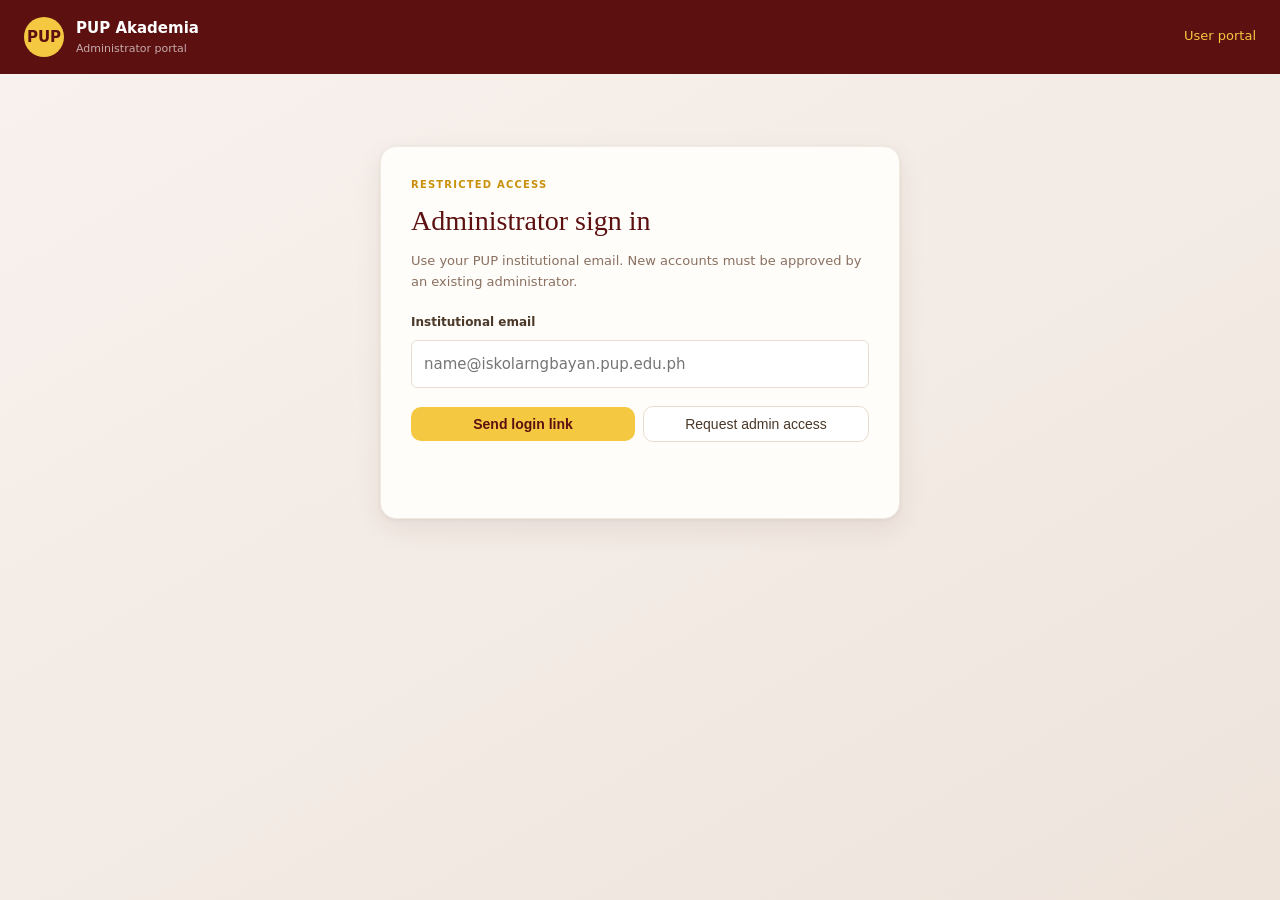
==== admin.html @ cc15e98f "Initial commit with all files" ====
<!DOCTYPE html>
<html lang="en">
<head>
  <meta charset="UTF-8" />
  <meta name="viewport" content="width=device-width, initial-scale=1" />
  <title>Admin Portal | PUP Akademia</title>
  <link rel="stylesheet" href="css/styles.css" />
  <link rel="stylesheet" href="css/admin.css" />
</head>
<body class="admin-page">
  <header class="admin-header">
    <a class="admin-brand" href="index.html" aria-label="PUP Akademia user portal">
      <span class="admin-brand-seal">PUP</span>
      <span><strong>PUP Akademia</strong><small>Administrator portal</small></span>
    </a>
    <a class="admin-user-link" href="index.html">User portal</a>
  </header>

  <main class="admin-main">
    <section id="admin-auth-panel" class="admin-panel">
      <p class="admin-eyebrow">Restricted access</p>
      <h1>Administrator sign in</h1>
      <p class="admin-intro">Use your PUP institutional email. New accounts must be approved by an existing administrator.</p>
      <form id="admin-auth-form" class="admin-auth-form">
        <label for="admin-email">Institutional email</label>
        <input id="admin-email" type="email" autocomplete="email" placeholder="name@iskolarngbayan.pup.edu.ph" required />
        <div class="admin-auth-actions">
          <button class="btn btn-primary" type="submit" data-auth-mode="login">Send login link</button>
          <button class="btn btn-ghost" type="submit" data-auth-mode="signup">Request admin access</button>
        </div>
      </form>
      <div class="admin-panel-actions admin-demo-entry">
        <button id="admin-demo-preview" class="btn btn-ghost" type="button" hidden>Explore demo dashboard</button>
      </div>
      <p id="admin-auth-status" class="admin-status" role="status" aria-live="polite"></p>
    </section>

    <section id="admin-pending-panel" class="admin-panel" hidden>
      <p class="admin-eyebrow">Access review</p>
      <h1>Admin access pending</h1>
      <p id="admin-pending-message" class="admin-intro"></p>
      <div class="admin-panel-actions">
        <button id="admin-pending-refresh" class="btn btn-ghost" type="button">Check status</button>
        <button class="btn btn-ghost" type="button" data-admin-signout>Sign out</button>
      </div>
    </section>

    <section id="admin-dashboard" class="admin-workspace" hidden>
      <div class="admin-dashboard-head">
        <div>
          <p class="admin-eyebrow">PUP Akademia · Administration</p>
          <h1 id="admin-page-title">Dashboard</h1>
          <p class="admin-account-summary"><span id="admin-current-email" class="admin-intro"></span><span id="admin-current-role" class="admin-role-label"></span></p>
        </div>
        <div class="admin-panel-actions">
          <button id="admin-refresh" class="btn btn-ghost" type="button" aria-label="Refresh admin data">Refresh</button>
          <button class="btn btn-ghost" type="button" data-admin-signout>Sign out</button>
        </div>
      </div>
      <p id="admin-demo-notice" class="admin-demo-notice" role="status" hidden>Demo preview: sample data only. Review actions are simulated in this browser and are not saved.</p>

      <div class="admin-workspace-layout">
        <nav class="admin-sidebar" aria-label="Admin sections">
          <p class="admin-nav-label">Workspace</p>
          <button class="admin-nav-item active" type="button" data-admin-view="overview">Dashboard</button>
          <button class="admin-nav-item" type="button" data-admin-view="users">User management</button>
          <button class="admin-nav-item" type="button" data-admin-view="calendar">Calendar</button>
          <p class="admin-nav-label">Review queues</p>
          <button class="admin-nav-item" type="button" data-admin-view="access">Admin access <span id="nav-access-count">0</span></button>
          <button class="admin-nav-item" type="button" data-admin-view="feedback">User feedback <span id="nav-feedback-count">0</span></button>
          <button class="admin-nav-item" type="button" data-admin-view="claims">Claim follow-ups <span id="nav-claim-count">0</span></button>
          <button class="admin-nav-item" type="button" data-admin-view="matches">Owner matches <span id="nav-match-count">0</span></button>
          <p class="admin-nav-label">Account</p>
          <button class="admin-nav-item" type="button" data-admin-view="profile">Profile management</button>
        </nav>

        <div class="admin-content">
          <section class="admin-view" data-admin-panel="overview" aria-labelledby="overview-heading">
            <div class="admin-view-heading"><div><p class="admin-eyebrow">At a glance</p><h2 id="overview-heading">Overview</h2></div><span id="admin-dashboard-status" class="admin-status" role="status" aria-live="polite"></span></div>
            <div class="admin-stat-grid">
              <article class="admin-stat"><span>Active item posts</span><strong id="overview-items">0</strong></article>
              <article class="admin-stat"><span>Lost items</span><strong id="overview-lost">0</strong></article>
              <article class="admin-stat"><span>Found items</span><strong id="overview-found">0</strong></article>
              <article class="admin-stat"><span>Pending reviews</span><strong id="overview-pending">0</strong></article>
            </div>
            <div class="admin-overview-grid">
              <section class="admin-section" aria-labelledby="item-chart-heading">
                <div class="admin-section-head"><h3 id="item-chart-heading">Lost and found posts</h3><span class="admin-chart-period">Current records</span></div>
                <div id="admin-item-chart" class="admin-chart" role="img" aria-label="Lost and found item post counts"></div>
              </section>
              <section class="admin-section" aria-labelledby="queue-chart-heading">
                <div class="admin-section-head"><h3 id="queue-chart-heading">Review queue volume</h3><span class="admin-chart-period">Pending</span></div>
                <div id="admin-queue-chart" class="admin-chart" role="img" aria-label="Pending review counts by queue"></div>
              </section>
            </div>
            <section class="admin-section admin-account-section" aria-labelledby="account-metrics-heading">
              <div class="admin-section-head"><div><h3 id="account-metrics-heading">Account activity</h3><p class="admin-view-intro">Registration and sign-in activity · trailing 30 days</p></div><span id="admin-account-metrics-source" class="admin-chart-period"></span></div>
              <div class="admin-account-metrics">
                <article><span>Total registered</span><strong id="admin-users-total">--</strong></article>
                <article><span>Active · 30 days</span><strong id="admin-users-active">--</strong></article>
                <article><span>New · 30 days</span><strong id="admin-users-new">--</strong></article>
                <article><span>Inactive · 30+ days</span><strong id="admin-users-inactive">--</strong></article>
                <article><span>Deleted accounts</span><strong id="admin-users-deleted">--</strong></article>
              </div>
              <div id="admin-user-chart" class="admin-chart admin-user-chart" role="img" aria-label="Active, inactive, and deleted account counts"></div>
              <p id="admin-account-metrics-note" class="admin-view-note">Deleted accounts are counted from the start of activity tracking. Inactive accounts are not assumed to be deleted.</p>
            </section>
            <section class="admin-section" aria-labelledby="activity-heading">
              <div class="admin-section-head"><h3 id="activity-heading">Recent activity</h3><button class="admin-text-button" type="button" data-admin-view-link="calendar">View calendar</button></div>
              <div id="admin-recent-activity" class="admin-list"></div>
            </section>
            <section class="admin-section" aria-labelledby="items-heading">
              <div class="admin-section-head"><h3 id="items-heading">Recent item posts</h3><span id="admin-item-count" class="admin-count">0</span></div>
              <div id="admin-item-list" class="admin-list"></div>
            </section>
          </section>

          <section class="admin-view" data-admin-panel="users" aria-labelledby="users-heading" hidden>
            <div class="admin-view-heading"><div><p class="admin-eyebrow">Access control</p><h2 id="users-heading">User management</h2><p class="admin-view-intro">Administrator accounts and their current access level.</p></div></div>
            <section class="admin-section" aria-labelledby="active-admins-heading">
              <div class="admin-section-head"><h3 id="active-admins-heading">Active administrators</h3><span id="admin-user-count" class="admin-count">0</span></div>
              <div id="admin-user-list" class="admin-list"></div>
            </section>
            <p id="admin-user-management-note" class="admin-view-note">Common Admins can review the administrator roster. Only Super Admins can approve access, change roles, or revoke admin access. Revoking access does not delete a user account.</p>
          </section>

          <section class="admin-view" data-admin-panel="calendar" aria-labelledby="calendar-heading" hidden>
            <div class="admin-view-heading"><div><p class="admin-eyebrow">Submission timeline</p><h2 id="calendar-heading">Calendar</h2><p class="admin-view-intro">Submission dates from item posts and review queues.</p></div></div>
            <section class="admin-section admin-calendar-section">
              <div class="admin-calendar-toolbar"><button id="calendar-previous" class="admin-icon-button" type="button" aria-label="Previous month">‹</button><h3 id="calendar-month-label"></h3><button id="calendar-next" class="admin-icon-button" type="button" aria-label="Next month">›</button></div>
              <div class="admin-calendar-weekdays" aria-hidden="true"><span>Sun</span><span>Mon</span><span>Tue</span><span>Wed</span><span>Thu</span><span>Fri</span><span>Sat</span></div>
              <div id="admin-calendar-grid" class="admin-calendar-grid"></div>
            </section>
            <section class="admin-section admin-calendar-events" aria-labelledby="calendar-events-heading"><div class="admin-section-head"><h3 id="calendar-events-heading">Selected date</h3><span id="calendar-selected-label" class="admin-chart-period"></span></div><div id="admin-calendar-events" class="admin-list"></div></section>
          </section>

          <section class="admin-view" data-admin-panel="access" aria-labelledby="access-heading" hidden>
            <div class="admin-view-heading"><div><p class="admin-eyebrow">Review queue</p><h2 id="access-heading">Admin access requests</h2><p class="admin-view-intro">Review requests for administrator privileges.</p></div><span id="admin-access-count" class="admin-count">0</span></div>
            <div id="admin-access-list" class="admin-list"></div>
          </section>

          <section class="admin-view" data-admin-panel="feedback" aria-labelledby="feedback-heading" hidden>
            <div class="admin-view-heading"><div><p class="admin-eyebrow">Review queue</p><h2 id="feedback-heading">User feedback</h2><p class="admin-view-intro">Website and announcement reports submitted from the user portal.</p></div><span id="admin-feedback-count" class="admin-count">0</span></div>
            <p id="admin-feedback-status" class="admin-status" role="status" aria-live="polite"></p>
            <div id="admin-feedback-list" class="admin-list"></div>
          </section>

          <section class="admin-view" data-admin-panel="claims" aria-labelledby="claim-heading" hidden>
            <div class="admin-view-heading"><div><p class="admin-eyebrow">Review queue</p><h2 id="claim-heading">Claim follow-ups</h2><p class="admin-view-intro">Messages from people following up on a claim.</p></div><span id="admin-claim-count" class="admin-count">0</span></div>
            <div id="admin-claim-list" class="admin-list"></div>
          </section>

          <section class="admin-view" data-admin-panel="matches" aria-labelledby="match-heading" hidden>
            <div class="admin-view-heading"><div><p class="admin-eyebrow">Review queue</p><h2 id="match-heading">Owner match submissions</h2><p class="admin-view-intro">Review evidence submitted to identify an item's owner.</p></div><span id="admin-match-count" class="admin-count">0</span></div>
            <div id="admin-match-list" class="admin-list"></div>
          </section>

          <section class="admin-view" data-admin-panel="profile" aria-labelledby="profile-heading" hidden>
            <div class="admin-view-heading"><div><p class="admin-eyebrow">Account settings</p><h2 id="profile-heading">Profile management</h2><p class="admin-view-intro">Update the display name associated with your administrator account.</p></div></div>
            <form id="admin-profile-form" class="admin-section admin-profile-form">
              <label for="profile-email">Institutional email</label><input id="profile-email" type="email" readonly />
              <label for="profile-display-name">Display name</label><input id="profile-display-name" type="text" maxlength="80" autocomplete="name" required />
              <div class="admin-profile-actions"><p id="admin-profile-status" class="admin-status" role="status" aria-live="polite"></p><button class="btn btn-primary" type="submit">Save profile</button></div>
            </form>
          </section>
        </div>
      </div>
    </section>
  </main>

  <dialog id="admin-details-dialog" class="admin-details-dialog" aria-labelledby="admin-details-title">
    <div class="admin-details-header"><h2 id="admin-details-title">Record details</h2><button id="admin-details-close" class="admin-icon-button" type="button" aria-label="Close details">×</button></div>
    <div id="admin-details-content" class="admin-details-content"></div>
  </dialog>

  <div id="toast" class="toast" role="status" aria-live="polite"></div>
  <script type="module" src="js/admin.js"></script>
</body>
</html>
---- css/styles.css ----
/* ── TOKENS ── */
:root{
  --maroon:#8B1A1A;    --maroon-dk:#5C1010;  --maroon-lt:#B22222;
  --maroon-ghost:#F9EDED; --maroon-soft:#A93333;
  --gold:#C9910B;      --gold-lt:#F5C842;    --gold-pale:#FDF6DC;
  --ink:#1C1008;       --ink-2:#4A3828;      --ink-3:#8A7060;
  --surface:#F6F1ED;   --card:#fffdfb;
  --border:#E8DDD0;    --border-lt:#F0EAE0;
  --green:#15803D;     --green-bg:#DCFCE7;
  --red:#991B1B;       --red-bg:#FEE2E2;
  --blue:#1D4ED8;      --blue-bg:#DBEAFE;
  --amber:#92400E;     --amber-bg:#FEF3C7;
  --r-sm:6px; --r:10px; --r-lg:16px; --r-xl:24px;
  --shadow-card:0 1px 4px rgba(28,16,8,.06),0 10px 28px rgba(90,42,26,.08);
  --shadow-float:0 18px 52px rgba(28,16,8,.18);
  --t:.18s cubic-bezier(.4,0,.2,1);
}

/* ── RESET ── */
*,*::before,*::after{box-sizing:border-box;margin:0;padding:0}
html{scroll-behavior:smooth;-webkit-text-size-adjust:100%}
body{
  font-family:'DM Sans',system-ui,sans-serif;
  background:
    radial-gradient(circle at top left, rgba(245,200,66,.18), transparent 20%),
    radial-gradient(circle at bottom right, rgba(139,26,26,.10), transparent 24%),
    linear-gradient(180deg, #f8f2ee 0%, #f3eee9 100%);
  color:var(--ink);
  min-height:100vh; font-size:15px; line-height:1.6; overflow-x:hidden;
}

/* ── AUTH GATE ── */
.auth-gate{
  position:fixed; inset:0; z-index:400;
  display:flex; align-items:center; justify-content:center;
  background:linear-gradient(135deg, rgba(92,16,16,.96), rgba(139,26,26,.9));
  padding:20px;
}
.auth-gate.hidden{display:none}
.auth-gate-panel{
  width:min(100%, 420px); background:rgba(255,255,255,.94);
  border-radius:22px; box-shadow:0 24px 64px rgba(28,16,8,.25);
  padding:28px 24px 22px; border:1px solid rgba(255,255,255,.3);
}
.auth-brand{display:flex;align-items:center;gap:14px;margin-bottom:18px}
.brand-seal--auth{
  width:52px; height:52px; font-size:24px; margin:0;
  background:linear-gradient(160deg,var(--gold-lt),#f7d66b); color:var(--maroon-dk);
}
.auth-title{font-family:'DM Serif Display',Georgia,serif;font-size:30px;color:var(--maroon-dk);line-height:1}
.auth-subtitle{font-size:12px; letter-spacing:.08em; text-transform:uppercase; color:var(--ink-3); margin-top:4px}
.auth-tabs{display:grid;grid-template-columns:1fr 1fr;gap:8px;margin:18px 0 16px}
.auth-tab{
  border:1px solid var(--border); background:#fff; color:var(--ink-2);
  border-radius:10px; padding:10px 12px; font-weight:600; cursor:pointer;
}
.auth-tab.active{background:var(--maroon); color:#fff; border-color:var(--maroon)}
.auth-form{display:flex;flex-direction:column;gap:14px}
.auth-field{display:flex;flex-direction:column;gap:6px}
.auth-field label{font-size:12px;font-weight:600;color:var(--ink-2)}
.auth-field input{
  width:100%; padding:12px 14px; border:1.5px solid var(--border); border-radius:10px;
  font-size:14px; background:#fff; color:var(--ink);
}
.auth-field input:focus{outline:none;border-color:var(--maroon);box-shadow:0 0 0 3px rgba(139,26,26,.08)}
.auth-submit{width:100%;justify-content:center;padding:12px 16px}
.auth-hint{margin-top:14px; text-align:center; font-size:12px; color:var(--ink-3)}
.hidden{display:none !important}

/* ── LAYOUT SHELL ── */
.shell{display:flex;min-height:100vh}

/* ── SIDEBAR ── */
.sidebar{
  width:232px; flex-shrink:0;
  background:linear-gradient(180deg, #5a1010 0%, #3f0a0a 100%);
  display:flex; flex-direction:column;
  position:sticky; top:0; height:100vh;
  overflow-y:auto; z-index:40;
  box-shadow:inset -1px 0 0 rgba(255,255,255,.04), 12px 0 26px rgba(32,12,12,.16);
  border-right:1px solid rgba(255,255,255,.06);
}
.sidebar-brand{padding:28px 20px 20px;border-bottom:1px solid rgba(255,255,255,.08)}
.brand-seal{
  width:44px; height:44px;
  background:var(--gold-lt); border-radius:50%;
  display:flex; align-items:center; justify-content:center;
  font-size:22px; margin-bottom:10px;
}
.brand-name{font-family:'DM Serif Display',Georgia,serif;font-size:17px;color:#fff;line-height:1.2}
.brand-sub{font-size:10.5px;color:rgba(255,255,255,.5);letter-spacing:.04em;margin-top:2px}
.sidebar-nav{flex:1;padding:16px 12px;display:flex;flex-direction:column;gap:2px}
.nav-section-label{
  font-size:10px; color:rgba(255,255,255,.35);
  letter-spacing:.1em; padding:16px 8px 6px;
  text-transform:uppercase;
}
.nav-item{
  display:flex; align-items:center; gap:10px;
  padding:10px 12px; border-radius:var(--r);
  color:rgba(255,255,255,.65); font-size:14px; font-weight:500;
  cursor:pointer; border:none; background:transparent;
  width:100%; text-align:left;
  transition:background var(--t),color var(--t), transform var(--t), box-shadow var(--t);
}
.nav-item:hover{background:rgba(255,255,255,.08);color:#fff; transform:translateX(2px)}
.nav-item.active{background:linear-gradient(135deg, rgba(245,200,66,.22), rgba(255,255,255,.10)); color:#fff; box-shadow:inset 0 0 0 1px rgba(255,255,255,.08)}
.nav-icon{font-size:17px;opacity:.7;flex-shrink:0}
.nav-badge{
  margin-left:auto;
  background:var(--gold-lt); color:var(--maroon-dk);
  font-size:10px; font-weight:700;
  padding:2px 7px; border-radius:99px;
  min-width:20px; text-align:center;
}
.sidebar-footer{padding:16px 20px;border-top:1px solid rgba(255,255,255,.08); display:flex; flex-direction:column; gap:10px;}
.fb-badge{display:flex;align-items:center;gap:7px;font-size:11px;color:rgba(255,255,255,.4)}
.fb-dot{
  width:7px; height:7px; border-radius:50%;
  background:#FFCA28; box-shadow:0 0 6px #FFCA28; flex-shrink:0;
}
.logout-btn{
  width:100%; border:none; border-radius:10px; padding:9px 12px;
  background:rgba(255,255,255,.08); color:#fff; font-weight:600; cursor:pointer;
}
.logout-btn:hover{background:rgba(255,255,255,.14)}

/* ── MAIN AREA ── */
.main{flex:1;display:flex;flex-direction:column;min-width:0}
.topbar{display:none}  /* mobile only — shown via media query */

/* ── SECTIONS (tab switching) ── */
.section{display:none;flex-direction:column;flex:1}
.section.active{display:flex}

/* ── PAGE HEADER ── */
.page-header{
  background:
    radial-gradient(circle at top left, rgba(255,255,255,.18), transparent 26%),
    linear-gradient(115deg, #4b0d0d 0%, #7b1717 42%, #a11d1d 100%);
  padding:32px 32px 36px;
  position:relative; overflow:hidden;
  box-shadow:inset 0 1px 0 rgba(255,255,255,.08), 0 14px 30px rgba(84,16,16,.2);
}
.page-header::before{
  content:'PUP';
  position:absolute; right:-10px; top:-20px;
  font-family:'DM Serif Display',Georgia,serif;
  font-size:120px; color:rgba(255,255,255,.04);
  pointer-events:none; line-height:1;
}
.page-header::after{
  content:'';
  position:absolute; right:12%; top:26%; width:260px; height:260px;
  border-radius:50%; background:rgba(245,200,66,.08); filter:blur(10px);
  pointer-events:none;
}
.page-header h1{
  font-family:'DM Serif Display',Georgia,serif;
  font-size:clamp(22px,3vw,30px);
  color:#fff; font-weight:400; margin-bottom:4px;
}
.page-header p{color:rgba(255,255,255,.6);font-size:14px;max-width:480px}
.page-header-actions{margin-top:20px;display:flex;gap:10px;flex-wrap:wrap}

/* stat pills inside header */
.stat-strip{display:flex;gap:14px;margin-top:22px;flex-wrap:wrap}
.stat-pill{
  display:flex; align-items:center; gap:8px;
  background:rgba(255,255,255,.1);
  border:1px solid rgba(255,255,255,.15);
  border-radius:99px; padding:6px 14px 6px 8px;
}
.stat-pill-icon{font-size:15px}
.stat-pill-val{
  font-family:'DM Serif Display',Georgia,serif;
  font-size:18px; color:var(--gold-lt); line-height:1;
}
.stat-pill-lbl{font-size:11px;color:rgba(255,255,255,.55)}

/* ── PAGE BODY ── */
.page-body{padding:24px 28px;flex:1;display:flex;flex-direction:column;gap:20px}

.announcement-strip{
  display:flex; align-items:center; gap:14px;
  background:linear-gradient(135deg, rgba(245,200,66,.14), rgba(255,255,255,.92));
  border:1.5px solid rgba(201,145,11,.24);
  border-radius:var(--r-lg);
  padding:14px 18px;
  box-shadow:0 10px 20px rgba(89,52,20,.06);
}
.announcement-tag{
  flex-shrink:0;
  display:inline-flex; align-items:center; justify-content:center;
  padding:6px 10px; border-radius:999px;
  background:var(--gold-lt); color:var(--maroon-dk);
  font-size:11px; font-weight:700; letter-spacing:.06em; text-transform:uppercase;
}
.announcement-copy{
  flex:1; min-width:0; color:var(--ink-2); font-size:14px; line-height:1.5;
}
.announcement-copy strong{color:var(--maroon-dk)}

.admin-queue{
  display:flex; flex-direction:column; gap:10px; margin-top:4px;
}
.admin-queue-item{
  display:flex; align-items:flex-start; justify-content:space-between; gap:12px;
  background:rgba(255,255,255,.7); border:1px solid rgba(139,26,26,.12);
  border-radius:var(--r); padding:12px 14px; box-shadow:0 6px 16px rgba(38,16,16,.04);
}
.admin-queue-title{font-weight:700; color:var(--maroon-dk); margin-bottom:4px}
.admin-queue-body{font-size:12.5px; color:var(--ink-3); line-height:1.5}

/* ── BUTTONS ── */
.btn{
  display:inline-flex; align-items:center; gap:7px;
  padding:10px 20px; border-radius:var(--r);
  font-family:'DM Sans',sans-serif; font-size:14px; font-weight:500;
  cursor:pointer; border:none;
  transition:all var(--t); text-decoration:none; white-space:nowrap; line-height:1;
}
.btn-primary{background:var(--gold-lt);color:var(--maroon-dk);font-weight:600}
.btn-primary:hover{background:#ffd000;box-shadow:0 2px 8px rgba(245,200,66,.4)}
.btn-ghost{background:#fff;color:var(--ink-2);border:1.5px solid var(--border)}
.btn-ghost:hover{border-color:var(--maroon);color:var(--maroon)}
.btn-ghost-on-maroon{background:transparent;color:#fff;border:1.5px solid rgba(255,255,255,.45)}
.btn-ghost-on-maroon:hover{background:rgba(255,255,255,.1);border-color:#fff;color:#fff}
.btn-maroon{background:var(--maroon);color:#fff}
.btn-maroon:hover{background:var(--maroon-dk)}
.btn-danger{background:var(--red-bg);color:var(--red);border:1.5px solid #FECACA}
.btn-danger:hover{background:#FEE2E2}
.btn-sm{padding:7px 14px;font-size:13px}

/* ── TOOLBAR (search + filters) ── */
.toolbar{
  display:flex; gap:10px; align-items:center; flex-wrap:wrap;
  background:linear-gradient(180deg, rgba(255,253,251,.96), rgba(244,239,234,.95));
  border:1.5px solid rgba(139,26,26,.08);
  border-radius:var(--r-lg); padding:12px 16px;
  box-shadow:0 8px 20px rgba(66,35,26,.04);
}
.search-box{position:relative;flex:1;min-width:180px}
.search-box input{
  width:100%; padding:9px 12px 9px 36px;
  border:1.5px solid var(--border); border-radius:var(--r);
  font-family:'DM Sans',sans-serif; font-size:14px;
  color:var(--ink); background:#FAFAF8;
  transition:border-color var(--t);
}
.search-box input:focus{outline:none;border-color:var(--maroon);background:#fff}
.search-box input::placeholder{color:var(--ink-3)}
.search-icon{
  position:absolute; left:11px; top:50%; transform:translateY(-50%);
  color:var(--ink-3); font-size:14px; pointer-events:none;
}
.chip-group{display:flex;gap:4px;flex-wrap:wrap}
.chip{
  padding:6px 13px; border-radius:99px;
  font-size:13px; font-weight:500; cursor:pointer;
  border:1.5px solid var(--border); background:#fff; color:var(--ink-2);
  transition:all var(--t); white-space:nowrap;
}
.chip:hover{border-color:var(--maroon);color:var(--maroon)}
.chip.active{background:var(--maroon);color:#fff;border-color:var(--maroon)}
.select-sm{
  padding:7px 10px; border:1.5px solid var(--border); border-radius:var(--r);
  font-family:'DM Sans',sans-serif; font-size:13px;
  color:var(--ink); background:#fff; cursor:pointer;
}

/* ── ITEM CARDS GRID ── */
.cards-grid{display:grid;grid-template-columns:repeat(auto-fill,minmax(285px,1fr));gap:16px}
.item-card{
  background:linear-gradient(180deg, rgba(255,255,255,.96) 0%, rgba(251,247,245,.98) 100%);
  border:1.5px solid var(--border-lt);
  border-radius:var(--r-lg); overflow:hidden;
  box-shadow:var(--shadow-card);
  transition:transform var(--t),box-shadow var(--t),border-color var(--t);
  display:flex; flex-direction:column; cursor:pointer;
  position:relative;
}
.item-card::before{
  content:'';
  position:absolute; inset:0 0 auto 0; height:3px;
  background:linear-gradient(90deg, var(--maroon), var(--gold-lt), transparent 92%);
  opacity:.8;
}
.item-card:hover{transform:translateY(-4px);box-shadow:0 14px 28px rgba(84,16,16,.10);border-color:rgba(139,26,26,.18)}
.card-thumb{
  height:130px;
  background:linear-gradient(135deg,#f8efd8 0%,#f0d9ac 45%,#efeadf 100%);
  display:flex; align-items:center; justify-content:center;
  font-size:52px; position:relative;
  border-bottom:1px solid var(--border-lt); overflow:hidden;
}
.card-thumb img{width:100%;height:100%;object-fit:cover;position:absolute;inset:0}
.card-thumb-emoji{position:relative;z-index:1}
.type-tag{
  position:absolute; top:10px; left:10px;
  padding:4px 9px; border-radius:99px;
  font-size:11px; font-weight:600; letter-spacing:.02em;
  backdrop-filter:blur(6px);
}
.type-lost{background:rgba(254,226,226,.9);color:#991B1B;border:1px solid #FECACA}
.type-found{background:rgba(220,252,231,.9);color:#15803D;border:1px solid #A7F3D0}
.status-tag{position:absolute;top:10px;right:10px;padding:3px 8px;border-radius:99px;font-size:10.5px;font-weight:500}
.status-open{background:var(--amber-bg);color:var(--amber)}
.status-claimed{background:var(--blue-bg);color:var(--blue)}
.status-resolved{background:var(--green-bg);color:var(--green)}
.card-body{padding:14px 16px;flex:1;display:flex;flex-direction:column;gap:5px}
.card-cat{font-size:10.5px;font-weight:600;color:var(--gold);letter-spacing:.06em}
.card-title{font-family:'DM Serif Display',Georgia,serif;font-size:15px;font-weight:400;color:var(--ink);line-height:1.3}
.card-desc{
  font-size:12.5px; color:var(--ink-3); line-height:1.5;
  display:-webkit-box; -webkit-line-clamp:2;
  -webkit-box-orient:vertical; overflow:hidden;
}
.card-meta{margin-top:6px;display:flex;flex-direction:column;gap:3px}
.meta-line{display:flex;align-items:center;gap:5px;font-size:12px;color:var(--ink-2)}
.meta-line span:first-child{font-size:13px;flex-shrink:0}
.card-foot{
  padding:10px 16px; border-top:1px solid var(--border-lt);
  display:flex; align-items:center; justify-content:space-between;
}
.card-reporter{font-size:12px;color:var(--ink-3)}

/* empty / loading states */
.empty{text-align:center;padding:64px 24px;grid-column:1/-1}
.empty-icon{font-size:52px;opacity:.35;margin-bottom:12px}
.empty h3{font-family:'DM Serif Display',Georgia,serif;font-size:20px;font-weight:400;color:var(--ink-2);margin-bottom:6px}
.empty p{font-size:14px;color:var(--ink-3);max-width:320px;margin:0 auto}
.loading{text-align:center;padding:64px;grid-column:1/-1}
.spinner{
  width:36px; height:36px; margin:0 auto 14px;
  border:3px solid var(--border); border-top-color:var(--maroon);
  border-radius:50%; animation:spin .7s linear infinite;
}
@keyframes spin{to{transform:rotate(360deg)}}
.loading p{font-size:14px;color:var(--ink-3)}

/* ── MODAL OVERLAY ── */
.overlay{
  position:fixed; inset:0;
  background:rgba(28,16,8,.55); backdrop-filter:blur(5px);
  z-index:200; display:flex; align-items:center; justify-content:center;
  padding:20px; opacity:0; pointer-events:none; transition:opacity .2s;
}
.overlay.open{opacity:1;pointer-events:all}
.modal{
  background:var(--card); border-radius:var(--r-xl);
  width:100%; max-width:560px; max-height:90vh; overflow-y:auto;
  box-shadow:var(--shadow-float);
  transform:translateY(14px) scale(.98);
  transition:transform .22s cubic-bezier(.4,0,.2,1);
}
.overlay.open .modal{transform:translateY(0) scale(1)}
.modal-head{
  display:flex; align-items:center; justify-content:space-between;
  padding:20px 24px 16px; border-bottom:1px solid var(--border-lt);
  position:sticky; top:0; background:var(--card); z-index:1;
}
.modal-head h2{
  font-family:'DM Serif Display',Georgia,serif;
  font-size:20px; font-weight:400; color:var(--maroon);
}
.modal-close{
  background:none; border:none; cursor:pointer;
  color:var(--ink-3); font-size:20px; padding:4px;
  border-radius:var(--r-sm); line-height:1;
  transition:color var(--t),background var(--t);
}
.modal-close:hover{color:var(--maroon);background:var(--maroon-ghost)}
.modal-body{padding:20px 24px 24px}

/* ── FORM ── */
.form-grid{display:grid;grid-template-columns:1fr 1fr;gap:16px}
.form-grid .full{grid-column:1/-1}
.field{display:flex;flex-direction:column;gap:6px}
.field label{font-size:12.5px;font-weight:600;color:var(--ink-2)}
.field label .req{color:var(--maroon)}
.field input,.field select,.field textarea{
  padding:10px 12px; border:1.5px solid var(--border); border-radius:var(--r);
  font-family:'DM Sans',sans-serif; font-size:14px;
  color:var(--ink); background:#FAFAF8; width:100%;
  transition:border-color var(--t),background var(--t);
}
.field input:focus,.field select:focus,.field textarea:focus{
  outline:none; border-color:var(--maroon); background:#fff;
  box-shadow:0 0 0 3px rgba(139,26,26,.07);
}
#feedback-item-evidence-field,#feedback-report-evidence-field{margin-top:14px}
#feedback-item-evidence-field input[type="file"],#feedback-report-evidence-field input[type="file"]{padding:8px;background:#fff;font-size:12px}
#feedback-item-evidence-field input[type="file"]::file-selector-button,#feedback-report-evidence-field input[type="file"]::file-selector-button{
  margin-right:10px;padding:7px 10px;border:1px solid var(--border);border-radius:var(--r-sm);
  background:var(--maroon-ghost);color:var(--maroon-dk);font:600 11px 'DM Sans',sans-serif;cursor:pointer;
}
#feedback-item-evidence-field input[type="file"]::file-selector-button:hover,#feedback-report-evidence-field input[type="file"]::file-selector-button:hover{border-color:var(--maroon)}
#feedback-evidence-hint,#feedback-report-evidence-hint{color:var(--ink-3);font-size:11px;line-height:1.4}
.field textarea{resize:vertical;min-height:88px}
.type-toggle{
  display:grid; grid-template-columns:1fr 1fr;
  border:1.5px solid var(--border); border-radius:var(--r); overflow:hidden;
}
.type-opt{
  padding:10px; border:none;
  font-family:'DM Sans',sans-serif; font-size:14px; font-weight:500;
  cursor:pointer; transition:all var(--t); background:#fff; color:var(--ink-3);
}
.type-opt:first-child{border-right:1px solid var(--border)}
.type-opt.sel-lost{background:var(--red-bg);color:var(--red);font-weight:600}
.type-opt.sel-found{background:var(--green-bg);color:var(--green);font-weight:600}
.form-actions{
  display:flex; gap:10px; justify-content:flex-end;
  padding-top:16px; margin-top:16px; border-top:1px solid var(--border-lt);
}
.feedback-modal{max-width:520px}
.feedback-question{font-family:'DM Serif Display',Georgia,serif;font-size:19px;color:var(--maroon-dk);margin-bottom:14px}
.feedback-topics{display:flex;flex-direction:column;gap:8px}
.feedback-topic{
  display:flex;align-items:center;gap:12px;padding:12px 14px;
  background:#fff;border:1px solid var(--border);border-radius:var(--r);
  cursor:pointer;transition:border-color var(--t),background var(--t);
}
.feedback-topic:has(input:checked){border-color:var(--maroon);background:var(--maroon-ghost)}
.feedback-topic input{accent-color:var(--maroon);flex-shrink:0}
.feedback-topic span{display:flex;flex-direction:column;line-height:1.4}
.feedback-topic strong{font-size:13.5px;color:var(--ink)}
.feedback-topic small{font-size:12px;color:var(--ink-3)}
.feedback-modal textarea{width:100%}

/* detail modal */
.detail-label{
  font-size:10.5px; font-weight:600; color:var(--ink-3);
  letter-spacing:.07em; text-transform:uppercase; margin-bottom:4px;
}
.detail-val{font-size:15px;color:var(--ink)}
.detail-photo{
  display:block;width:100%;max-height:360px;object-fit:contain;
  background:var(--surface);border:1px solid var(--border-lt);
  border-radius:var(--r);margin-bottom:16px;
}
.detail-grid{display:grid;grid-template-columns:1fr 1fr;gap:16px;margin-bottom:16px}
.detail-field{display:flex;flex-direction:column}
.status-control{
  display:flex; align-items:center; gap:12px;
  padding:12px 16px; background:var(--surface);
  border:1.5px solid var(--border-lt); border-radius:var(--r); margin-bottom:20px;
}

/* ── HOME TILES ── */
.home-grid{display:grid;grid-template-columns:repeat(auto-fill,minmax(220px,1fr));gap:14px}
.home-tile{
  background:linear-gradient(180deg, rgba(255,255,255,.98), rgba(250,246,243,.96));
  border:1.5px solid rgba(139,26,26,.08);
  border-radius:var(--r-lg); padding:20px;
  display:flex; flex-direction:column; gap:10px;
  box-shadow:var(--shadow-card); cursor:pointer;
  transition:all var(--t);
  position:relative; overflow:hidden;
}
.home-tile::before{
  content:'';
  position:absolute; inset:-30% auto auto -20%; width:120px; height:120px;
  background:radial-gradient(circle, rgba(245,200,66,.18), transparent 68%);
  pointer-events:none;
}
.home-tile:hover{transform:translateY(-2px);box-shadow:0 12px 24px rgba(82,38,19,.08);border-color:rgba(139,26,26,.14)}
.home-tile.dim{opacity:.5;cursor:default}
.home-tile.dim:hover{transform:none;box-shadow:var(--shadow-card);border-color:var(--border-lt)}
.quick-overview{gap:12px;cursor:default}
.quick-overview:hover{transform:none}
.overview-counts{display:flex;gap:28px}
.overview-metric strong{display:block;font-family:'DM Serif Display',Georgia,serif;font-size:28px;color:var(--maroon);line-height:1.1}
.overview-metric span{font-size:11px;color:var(--ink-3)}
.tile-icon{
  font-size:26px; width:48px; height:48px;
  border-radius:var(--r); display:flex; align-items:center; justify-content:center;
}
.tile-icon.red{background:var(--maroon-ghost)}
.tile-icon.purple{background:#EDE9FE}
.tile-icon.amber{background:var(--amber-bg)}
.tile-icon.green{background:var(--green-bg)}
.home-tile h3{font-family:'DM Serif Display',Georgia,serif;font-size:16px;font-weight:400;color:var(--ink)}
.home-tile p{font-size:12.5px;color:var(--ink-3);line-height:1.5}
.tile-stat{
  margin-top:auto;
  font-family:'DM Serif Display',Georgia,serif; font-size:24px; color:var(--maroon);
}
.tile-stat span{font-family:'DM Sans',sans-serif;font-size:11px;color:var(--ink-3);display:block;margin-top:-1px}

/* two-column home layout */
.home-two-col{display:grid;grid-template-columns:2fr 1fr;gap:20px}
.section-label{font-size:12px;font-weight:600;color:var(--ink-2);letter-spacing:.04em;margin-bottom:12px}

/* recent activity list */
.recent-list{display:flex;flex-direction:column;gap:8px}
.recent-item{
  display:flex; align-items:center; gap:12px;
  padding:12px 14px; background:var(--card);
  border:1.5px solid var(--border-lt); border-radius:var(--r);
  cursor:pointer; transition:border-color var(--t);
}
.recent-item:hover{border-color:var(--border)}
.recent-emoji{font-size:20px;flex-shrink:0}
.recent-info{flex:1;min-width:0}
.recent-title{font-size:13.5px;font-weight:500;color:var(--ink);white-space:nowrap;overflow:hidden;text-overflow:ellipsis}
.recent-meta{font-size:11.5px;color:var(--ink-3);margin-top:2px}

/* demo mode banner */
.config-banner{
  background:var(--amber-bg); border:1.5px solid #FDE68A;
  border-radius:var(--r-lg); padding:14px 18px;
  display:flex; align-items:flex-start; gap:12px;
}
.config-banner h4{font-size:13.5px;font-weight:600;color:var(--amber);margin-bottom:3px}
.config-banner p{font-size:12.5px;color:#78350F;line-height:1.5}

/* ── TOAST ── */
.toast{
  position:fixed; bottom:24px; right:24px;
  padding:11px 18px; background:var(--ink); color:#fff;
  border-radius:var(--r); font-size:13.5px;
  box-shadow:var(--shadow-float); z-index:500;
  transform:translateY(20px); opacity:0; transition:all .25s; max-width:300px;
}
.toast.show{transform:translateY(0);opacity:1}
.toast.ok{background:var(--green)}
.toast.err{background:var(--red)}

/* ── RESPONSIVE ── */
.mobile-nav{display:none}
@media(max-width:768px){
  .shell{display:block;min-height:100vh}
  .sidebar{display:none}
  .topbar{
    display:flex; align-items:center; gap:12px;
    padding:12px 16px; background:var(--maroon-dk);
    position:sticky; top:0; z-index:30;
  }
  .topbar-brand{display:flex;align-items:center;gap:10px;flex:1}
  .topbar-seal{
    width:34px; height:34px; background:var(--gold-lt); border-radius:50%;
    display:flex; align-items:center; justify-content:center; font-size:16px;
  }
  .topbar-name{font-family:'DM Serif Display',Georgia,serif;font-size:15px;color:#fff}
  .main{padding-bottom:68px}
  .page-header{padding:20px 16px 24px}
  .page-body{padding:14px}
  .announcement-strip{align-items:flex-start;flex-direction:column;gap:10px}
  .announcement-copy{width:100%}
  .cards-grid{grid-template-columns:1fr}
  .form-grid{grid-template-columns:1fr}
  .detail-grid{grid-template-columns:1fr}
  .home-two-col{grid-template-columns:1fr}
  .home-grid{grid-template-columns:repeat(2,1fr)}
  .stat-strip{gap:8px}
  .mobile-nav{
    display:flex; position:fixed; bottom:0; left:0; right:0;
    background:var(--maroon-dk);
    border-top:1px solid rgba(255,255,255,.1); z-index:40;
    padding-bottom:env(safe-area-inset-bottom,0px);
  }
  .mob-btn{
    flex:1; display:flex; flex-direction:column; align-items:center; gap:2px;
    padding:9px 4px 7px; background:none; border:none;
    color:rgba(255,255,255,.5); font-family:'DM Sans',sans-serif;
    font-size:9.5px; cursor:pointer; transition:color var(--t);
  }
  .mob-btn.active{color:#fff}
  .mob-btn .mn-icon{font-size:19px}
  .overlay{align-items:flex-end;padding:0}
  .modal{border-radius:var(--r-lg) var(--r-lg) 0 0;max-height:95vh;margin-top:auto}
  .toast{bottom:80px;right:12px;left:12px;max-width:none;text-align:center}
}
@media(max-width:400px){.home-grid{grid-template-columns:1fr}}
@media(max-width:360px){
  .mob-btn{font-size:8.5px;padding-left:2px;padding-right:2px}
  .mob-btn .mn-icon{font-size:17px}
}
---- css/admin.css ----
.admin-page{min-height:100vh;background:linear-gradient(150deg,#f8f2ee,#eee4dc);--admin-green:#3d756a;--admin-surface:#fffdfa;}
.admin-page [hidden]{display:none!important}
.admin-header{
  display:flex;align-items:center;justify-content:space-between;gap:16px;
  padding:16px max(24px,calc((100vw - 1440px)/2));
  background:var(--maroon-dk);color:#fff;
}
.admin-brand{display:flex;align-items:center;gap:12px;color:#fff;text-decoration:none}
.admin-brand-seal{
  width:40px;height:40px;display:grid;place-items:center;border-radius:50%;
  background:var(--gold-lt);color:var(--maroon-dk);font-weight:700;
}
.admin-brand strong,.admin-brand small{display:block}
.admin-brand small{font-size:11px;color:rgba(255,255,255,.65)}
.admin-user-link{color:var(--gold-lt);font-size:13px;text-decoration:none}
.admin-user-link:hover{text-decoration:underline}
.admin-main{width:min(1440px,calc(100% - 40px));margin:32px auto 64px}
.admin-panel,.admin-section{
  background:var(--admin-surface);border:1px solid var(--border-lt);border-radius:var(--r-lg);
  box-shadow:var(--shadow-card);
}
.admin-panel{width:min(100%,520px);margin:8vh auto 0;padding:30px}
.admin-panel h1,.admin-dashboard-head h1{
  font-family:'DM Serif Display',Georgia,serif;font-size:28px;font-weight:400;color:var(--maroon-dk);
}
.admin-eyebrow{font-size:10px;font-weight:700;letter-spacing:.12em;text-transform:uppercase;color:var(--gold);margin-bottom:6px}
.admin-intro{font-size:13px;color:var(--ink-3);margin:8px 0 20px}
.admin-auth-form{display:flex;flex-direction:column;gap:8px}
.admin-auth-form label{font-size:12px;font-weight:600;color:var(--ink-2)}
.admin-auth-form input{
  width:100%;padding:11px 12px;border:1.5px solid var(--border);border-radius:var(--r-sm);
  background:#fff;color:var(--ink);font:inherit;
}
.admin-auth-form input:focus{outline:2px solid rgba(139,26,26,.16);border-color:var(--maroon)}
.admin-auth-actions,.admin-panel-actions,.admin-record-actions{display:flex;align-items:center;gap:8px;flex-wrap:wrap}
.admin-auth-actions{margin-top:10px}
.admin-auth-actions .btn{flex:1;justify-content:center}
.admin-demo-entry{margin-top:12px}
.admin-demo-notice{padding:12px 14px;border:1px solid var(--gold);border-radius:var(--r-sm);background:var(--gold-pale);color:var(--maroon-dk);font-size:13px}
.admin-status{min-height:20px;margin-top:14px;color:var(--green);font-size:12.5px}
.admin-status.error{color:var(--red)}
.admin-dashboard-head{display:flex;justify-content:space-between;align-items:flex-start;gap:20px;margin-bottom:24px}
.admin-dashboard-head .admin-intro{margin-bottom:0}
.admin-workspace-layout{display:grid;grid-template-columns:228px minmax(0,1fr);gap:26px;align-items:start}
.admin-sidebar{position:sticky;top:16px;display:flex;flex-direction:column;gap:4px;padding:14px 10px;background:var(--maroon-dk);border-radius:var(--r);color:#fff}
.admin-nav-label{margin:12px 10px 5px;color:rgba(255,255,255,.57);font-size:10px;font-weight:700;text-transform:uppercase;letter-spacing:.08em}
.admin-nav-item{display:flex;align-items:center;justify-content:space-between;gap:8px;width:100%;min-height:40px;padding:8px 10px;border:0;border-radius:5px;background:transparent;color:rgba(255,255,255,.82);font:inherit;font-size:12.5px;text-align:left;cursor:pointer}
.admin-nav-item:hover{background:rgba(255,255,255,.09);color:#fff}
.admin-nav-item.active{background:var(--gold-lt);color:var(--maroon-dk);font-weight:700}
.admin-nav-item>span{min-width:21px;padding:2px 6px;border-radius:99px;background:rgba(255,255,255,.14);font-size:10px;text-align:center}
.admin-nav-item.active>span{background:rgba(84,22,20,.12)}
.admin-content{min-width:0}
.admin-view{min-width:0}
.admin-view-heading{display:flex;align-items:flex-start;justify-content:space-between;gap:16px;margin-bottom:16px}
.admin-view-heading h2{font-size:21px;color:var(--maroon-dk)}
.admin-view-heading .admin-eyebrow{margin-bottom:3px}
.admin-view-intro{margin:6px 0 0;color:var(--ink-3);font-size:12.5px}
.admin-view-heading>.admin-status{margin:0;text-align:right}
.admin-section{padding:18px 20px;margin-top:14px}
.admin-overview-grid{display:grid;grid-template-columns:repeat(2,minmax(0,1fr));gap:14px}
.admin-overview-grid>.admin-section{margin-top:14px}
.admin-stat-grid{display:grid;grid-template-columns:repeat(4,minmax(0,1fr));gap:12px}
.admin-stat{display:flex;flex-direction:column;gap:8px;min-width:0;padding:16px;border:1px solid var(--border-lt);border-top:3px solid var(--gold);border-radius:var(--r);background:var(--admin-surface)}
.admin-stat:nth-child(2){border-top-color:var(--admin-green)}
.admin-stat:nth-child(3){border-top-color:var(--maroon)}
.admin-stat:nth-child(4){border-top-color:#bf7547}
.admin-stat span{color:var(--ink-3);font-size:11.5px}
.admin-stat strong{color:var(--ink);font-size:26px;line-height:1}
.admin-section-head h3{font-size:14px;color:var(--ink-2)}
.admin-chart-period{color:var(--ink-3);font-size:10.5px}
.admin-chart{display:flex;flex-direction:column;gap:14px;padding:12px 0 4px}
.admin-chart-row{display:grid;grid-template-columns:minmax(82px,1fr) minmax(90px,2fr) 24px;align-items:center;gap:10px;color:var(--ink-3);font-size:11px}
.admin-chart-row>strong{color:var(--ink-2);font-size:11px;text-align:right}
.admin-chart-track{height:9px;overflow:hidden;border-radius:99px;background:#eee8e2}
.admin-chart-fill{width:var(--bar-width);height:100%;min-width:0;border-radius:inherit;background:var(--admin-green);transition:width .25s ease}
.admin-chart-row:nth-child(even) .admin-chart-fill{background:var(--gold)}
.admin-chart-row:nth-child(3) .admin-chart-fill{background:#bf7547}
.admin-activity{display:flex;align-items:center;justify-content:space-between;gap:16px;width:100%;padding:11px 2px;border:0;border-bottom:1px solid var(--border-lt);background:transparent;color:inherit;text-align:left;cursor:pointer}
.admin-activity:last-child{border-bottom:0}
.admin-activity>span{display:flex;min-width:0;flex-direction:column;gap:3px}
.admin-activity strong{color:var(--ink-2);font-size:12px}
.admin-activity span span{overflow:hidden;color:var(--ink-3);font-size:11px;text-overflow:ellipsis;white-space:nowrap}
.admin-activity time{flex:none;color:var(--ink-3);font-size:10.5px}
.admin-text-button{border:0;background:transparent;color:var(--admin-green);font:inherit;font-size:11px;font-weight:700;cursor:pointer}
.admin-role-label{flex:none;padding:4px 8px;border-radius:99px;background:#e3f0ec;color:var(--admin-green);font-size:10px;font-weight:700}
.admin-role-label.super-admin{background:var(--gold-lt);color:var(--maroon-dk)}
.admin-view-note{margin:12px 2px;color:var(--ink-3);font-size:11.5px}
.admin-calendar-section{padding:16px}
.admin-calendar-toolbar{display:flex;align-items:center;justify-content:center;gap:20px;margin-bottom:16px}
.admin-calendar-toolbar h3{min-width:170px;color:var(--maroon-dk);font-size:15px;text-align:center}
.admin-icon-button{display:grid;place-items:center;width:32px;height:32px;border:1px solid var(--border);border-radius:50%;background:#fff;color:var(--ink-2);font-size:21px;line-height:1;cursor:pointer}
.admin-icon-button:hover{border-color:var(--admin-green);color:var(--admin-green)}
.admin-calendar-weekdays,.admin-calendar-grid{display:grid;grid-template-columns:repeat(7,minmax(0,1fr));gap:5px}
.admin-calendar-weekdays{margin-bottom:5px}
.admin-calendar-weekdays span{padding:7px 2px;color:var(--ink-3);font-size:10px;font-weight:700;text-align:center}
.admin-calendar-day,.admin-calendar-blank{display:flex;aspect-ratio:1/0.76;min-height:42px;flex-direction:column;align-items:center;justify-content:center;gap:3px;border:1px solid transparent;border-radius:5px}
.admin-calendar-day{background:#f5f2ee;color:var(--ink-2);font:inherit;font-size:12px;cursor:pointer}
.admin-calendar-day:hover{border-color:var(--admin-green)}
.admin-calendar-day.selected{border-color:var(--maroon);background:#f8e9e3;color:var(--maroon-dk);font-weight:700}
.admin-calendar-day i{display:grid;min-width:15px;height:15px;place-items:center;border-radius:50%;background:var(--admin-green);color:white;font-size:9px;font-style:normal}
.admin-calendar-events{margin-bottom:16px}
.admin-details-dialog{width:min(760px,calc(100% - 28px));max-height:min(84vh,900px);padding:0;border:1px solid var(--border-lt);border-radius:var(--r-lg);background:var(--admin-surface);color:var(--ink);box-shadow:0 20px 70px rgba(39,22,15,.32)}
.admin-details-dialog::backdrop{background:rgba(31,20,16,.62)}
.admin-details-header{position:sticky;top:0;z-index:1;display:flex;align-items:center;justify-content:space-between;gap:16px;padding:17px 20px;border-bottom:1px solid var(--border-lt);background:var(--admin-surface)}
.admin-details-header h2{color:var(--maroon-dk);font-size:18px}
.admin-details-content{max-height:calc(84vh - 64px);overflow:auto;padding:18px 20px}
.admin-detail-images{display:grid;grid-template-columns:repeat(auto-fit,minmax(180px,1fr));gap:10px;margin-bottom:18px}
.admin-detail-image{min-width:0;margin:0;padding:8px;border:1px solid var(--border-lt);border-radius:var(--r);background:#fff}
.admin-detail-image img{display:block;width:100%;max-height:340px;object-fit:contain;background:#f4f1ed}
.admin-detail-image figcaption{padding-top:7px;color:var(--ink-3);font-size:10px}
.admin-detail-fields{display:grid;grid-template-columns:repeat(2,minmax(0,1fr));gap:1px;margin:0;background:var(--border-lt)}
.admin-detail-fields>div{min-width:0;padding:11px;background:#fff}
.admin-detail-fields dt{margin-bottom:5px;color:var(--ink-3);font-size:10px;font-weight:700;text-transform:uppercase}
.admin-detail-fields dd{margin:0;overflow-wrap:anywhere;color:var(--ink-2);font-size:12px;white-space:pre-wrap}
.admin-profile-form{display:flex;max-width:620px;flex-direction:column;gap:8px}
.admin-profile-form label{margin-top:8px;color:var(--ink-2);font-size:11.5px;font-weight:700}
.admin-profile-form input{width:100%;padding:10px 11px;border:1px solid var(--border);border-radius:var(--r-sm);background:#fff;color:var(--ink);font:inherit;font-size:12px}
.admin-profile-form input[readonly]{background:#f4f1ed;color:var(--ink-3)}
.admin-profile-actions{display:flex;align-items:center;justify-content:space-between;gap:12px;margin-top:10px}
.admin-profile-actions .admin-status{margin:0}
.admin-account-summary{display:flex;align-items:center;gap:8px;flex-wrap:wrap;margin:8px 0 0}
.admin-account-summary .admin-intro{margin:0}
.admin-role-controls{display:flex;align-items:center;justify-content:flex-end;gap:7px;flex-wrap:wrap}
.admin-role-controls select{min-height:30px;padding:5px 8px;border:1px solid var(--border);border-radius:var(--r-sm);background:#fff;color:var(--ink-2);font:inherit;font-size:10.5px}
.admin-account-metrics{display:grid;grid-template-columns:repeat(5,minmax(0,1fr));gap:8px;margin-top:12px}
.admin-account-metrics article{display:flex;min-width:0;flex-direction:column;gap:7px;padding:12px 13px;border-left:2px solid var(--admin-green);background:#f5f2ee}
.admin-account-metrics article:nth-child(3){border-left-color:var(--gold)}
.admin-account-metrics article:nth-child(4){border-left-color:#bf7547}
.admin-account-metrics article:nth-child(5){border-left-color:var(--red)}
.admin-account-metrics span{color:var(--ink-3);font-size:10.5px}
.admin-account-metrics strong{color:var(--ink);font-size:20px}
.admin-user-chart{max-width:720px;padding-top:18px}
.admin-user-chart .admin-chart-row:nth-child(2) .admin-chart-fill{background:#bf7547}
.admin-user-chart .admin-chart-row:nth-child(3) .admin-chart-fill{background:var(--red)}
.admin-section-head{display:flex;align-items:center;justify-content:space-between;gap:12px;margin-bottom:12px}
.admin-section-head h2{font-size:16px;color:var(--ink-2)}
.admin-count{min-width:28px;padding:3px 8px;border-radius:99px;background:var(--gold-pale);color:var(--maroon-dk);font-size:12px;font-weight:700;text-align:center}
.admin-list{display:flex;flex-direction:column;gap:8px}
.admin-record{display:flex;justify-content:space-between;align-items:center;gap:16px;padding:12px;border:1px solid var(--border-lt);border-radius:var(--r);background:#fff}
.admin-record-stacked{align-items:flex-start}
.admin-record-main{display:flex;flex-direction:column;gap:3px;min-width:0}
.admin-record-main strong{color:var(--ink);font-size:13.5px;overflow-wrap:anywhere}
.admin-record-main span,.admin-record-main p{color:var(--ink-3);font-size:12px;overflow-wrap:anywhere}
.admin-request-meta{display:flex;align-items:center;gap:9px;flex-wrap:wrap}
.admin-record-main .admin-request-ref{padding:2px 6px;border:1px solid var(--border-lt);border-radius:3px;background:#f5f2ee;color:var(--maroon-dk);font-size:10px;font-variant-numeric:tabular-nums;font-weight:700;user-select:all}
.admin-record-main p{margin:5px 0;color:var(--ink-2);white-space:pre-wrap}
.admin-evidence{display:block;width:min(100%,360px);max-height:240px;object-fit:contain;background:var(--surface);border-radius:var(--r-sm);margin-top:8px}
.admin-empty{padding:14px;color:var(--ink-3);font-size:13px}
@media(max-width:640px){
  .admin-header{padding:12px 16px}
  .admin-main{width:calc(100% - 24px);margin-top:22px}
  .admin-panel{padding:22px 18px;margin-top:4vh}
  .admin-dashboard-head,.admin-record{align-items:stretch;flex-direction:column}
  .admin-record-actions .btn{flex:1;justify-content:center}
  .admin-workspace-layout{grid-template-columns:minmax(0,1fr);gap:14px}
  .admin-sidebar{position:static;display:flex;flex-direction:row;align-items:stretch;overflow-x:auto;gap:3px;padding:9px}
  .admin-nav-label{display:none}
  .admin-nav-item{width:auto;min-height:36px;flex:none;white-space:nowrap}
  .admin-nav-item>span{min-width:18px}
  .admin-stat-grid{grid-template-columns:repeat(2,minmax(0,1fr));gap:8px}
  .admin-stat{padding:12px}
  .admin-stat strong{font-size:22px}
  .admin-overview-grid{grid-template-columns:minmax(0,1fr);gap:0}
  .admin-account-metrics{grid-template-columns:repeat(2,minmax(0,1fr))}
  .admin-view-heading{align-items:flex-start}
  .admin-view-heading>.admin-count{margin-top:4px}
  .admin-section{padding:15px}
  .admin-calendar-day,.admin-calendar-blank{min-height:36px}
  .admin-calendar-weekdays,.admin-calendar-grid{gap:3px}
  .admin-details-fields{grid-template-columns:minmax(0,1fr)}
  .admin-details-header,.admin-details-content{padding-left:15px;padding-right:15px}
}
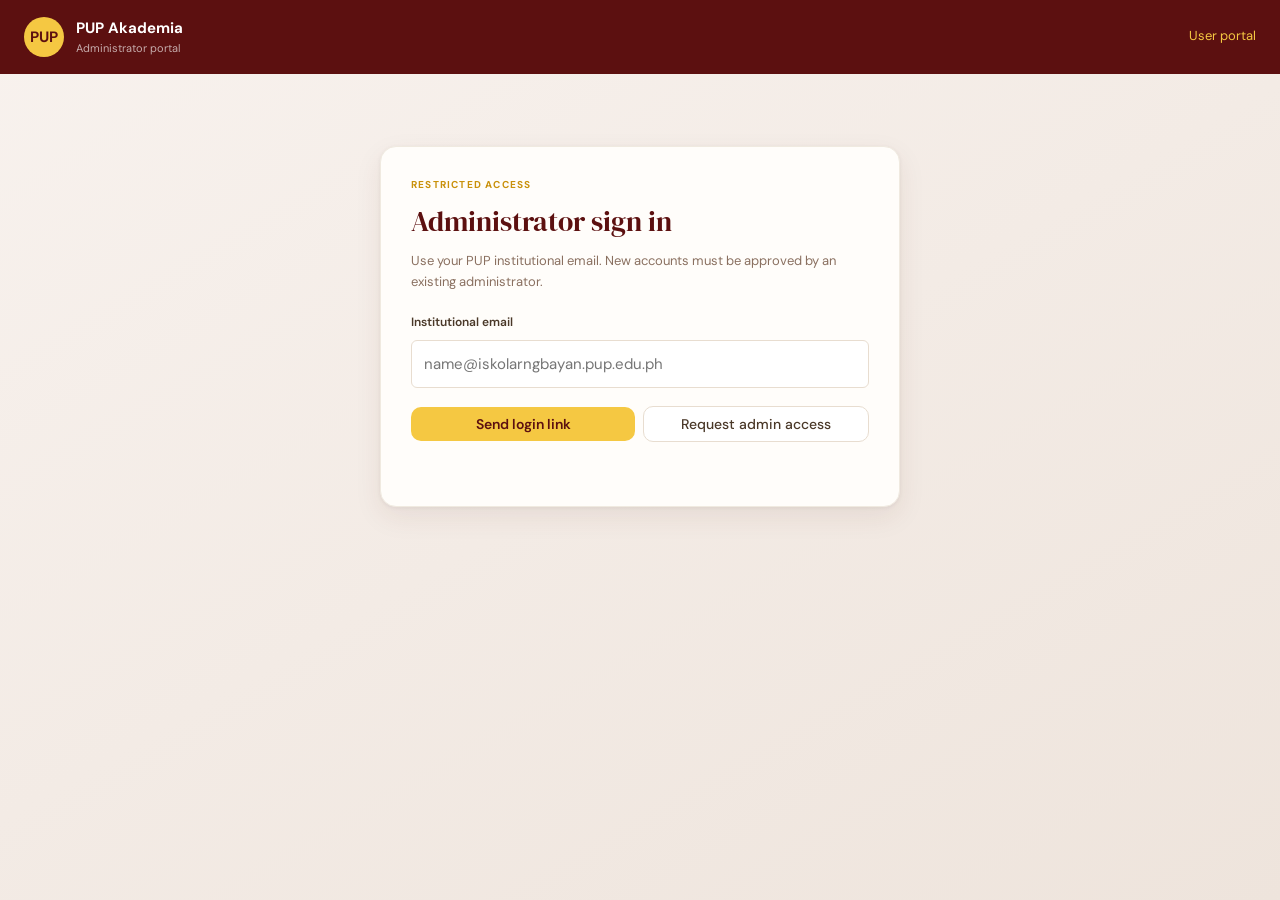
==== commit 4716d9fa: "Prepare app for deployment Co-authored-by: Copilot <223556219+Copilot@users.noreply.github.com>" ====
--- a/admin.html
+++ b/admin.html
@@ -4,6 +4,10 @@
   <meta charset="UTF-8" />
   <meta name="viewport" content="width=device-width, initial-scale=1" />
   <title>Admin Portal | PUP Akademia</title>
+  <link rel="preconnect" href="https://fonts.googleapis.com" />
+  <link rel="preconnect" href="https://fonts.gstatic.com" crossorigin />
+  <link href="https://fonts.googleapis.com/css2?family=DM+Sans:ital,opsz,wght@0,9..40,100..1000;1,9..40,100..1000&family=DM+Serif+Display:ital@0;1&display=swap" rel="stylesheet" />
+  <link rel="icon" href="data:image/svg+xml,<svg xmlns=%22http://www.w3.org/2000/svg%22 viewBox=%220 0 100 100%22><text y=%22.9em%22 font-size=%2290%22>🎓</text></svg>" />
   <link rel="stylesheet" href="css/styles.css" />
   <link rel="stylesheet" href="css/admin.css" />
 </head>
@@ -29,9 +33,6 @@
           <button class="btn btn-ghost" type="submit" data-auth-mode="signup">Request admin access</button>
         </div>
       </form>
-      <div class="admin-panel-actions admin-demo-entry">
-        <button id="admin-demo-preview" class="btn btn-ghost" type="button" hidden>Explore demo dashboard</button>
-      </div>
       <p id="admin-auth-status" class="admin-status" role="status" aria-live="polite"></p>
     </section>
 
@@ -57,7 +58,6 @@
           <button class="btn btn-ghost" type="button" data-admin-signout>Sign out</button>
         </div>
       </div>
-      <p id="admin-demo-notice" class="admin-demo-notice" role="status" hidden>Demo preview: sample data only. Review actions are simulated in this browser and are not saved.</p>
 
       <div class="admin-workspace-layout">
         <nav class="admin-sidebar" aria-label="Admin sections">
--- a/css/styles.css
+++ b/css/styles.css
@@ -507,14 +507,6 @@
 .recent-title{font-size:13.5px;font-weight:500;color:var(--ink);white-space:nowrap;overflow:hidden;text-overflow:ellipsis}
 .recent-meta{font-size:11.5px;color:var(--ink-3);margin-top:2px}
 
-/* demo mode banner */
-.config-banner{
-  background:var(--amber-bg); border:1.5px solid #FDE68A;
-  border-radius:var(--r-lg); padding:14px 18px;
-  display:flex; align-items:flex-start; gap:12px;
-}
-.config-banner h4{font-size:13.5px;font-weight:600;color:var(--amber);margin-bottom:3px}
-.config-banner p{font-size:12.5px;color:#78350F;line-height:1.5}
 
 /* ── TOAST ── */
 .toast{
--- a/css/admin.css
+++ b/css/admin.css
@@ -35,8 +35,6 @@
 .admin-auth-actions,.admin-panel-actions,.admin-record-actions{display:flex;align-items:center;gap:8px;flex-wrap:wrap}
 .admin-auth-actions{margin-top:10px}
 .admin-auth-actions .btn{flex:1;justify-content:center}
-.admin-demo-entry{margin-top:12px}
-.admin-demo-notice{padding:12px 14px;border:1px solid var(--gold);border-radius:var(--r-sm);background:var(--gold-pale);color:var(--maroon-dk);font-size:13px}
 .admin-status{min-height:20px;margin-top:14px;color:var(--green);font-size:12.5px}
 .admin-status.error{color:var(--red)}
 .admin-dashboard-head{display:flex;justify-content:space-between;align-items:flex-start;gap:20px;margin-bottom:24px}
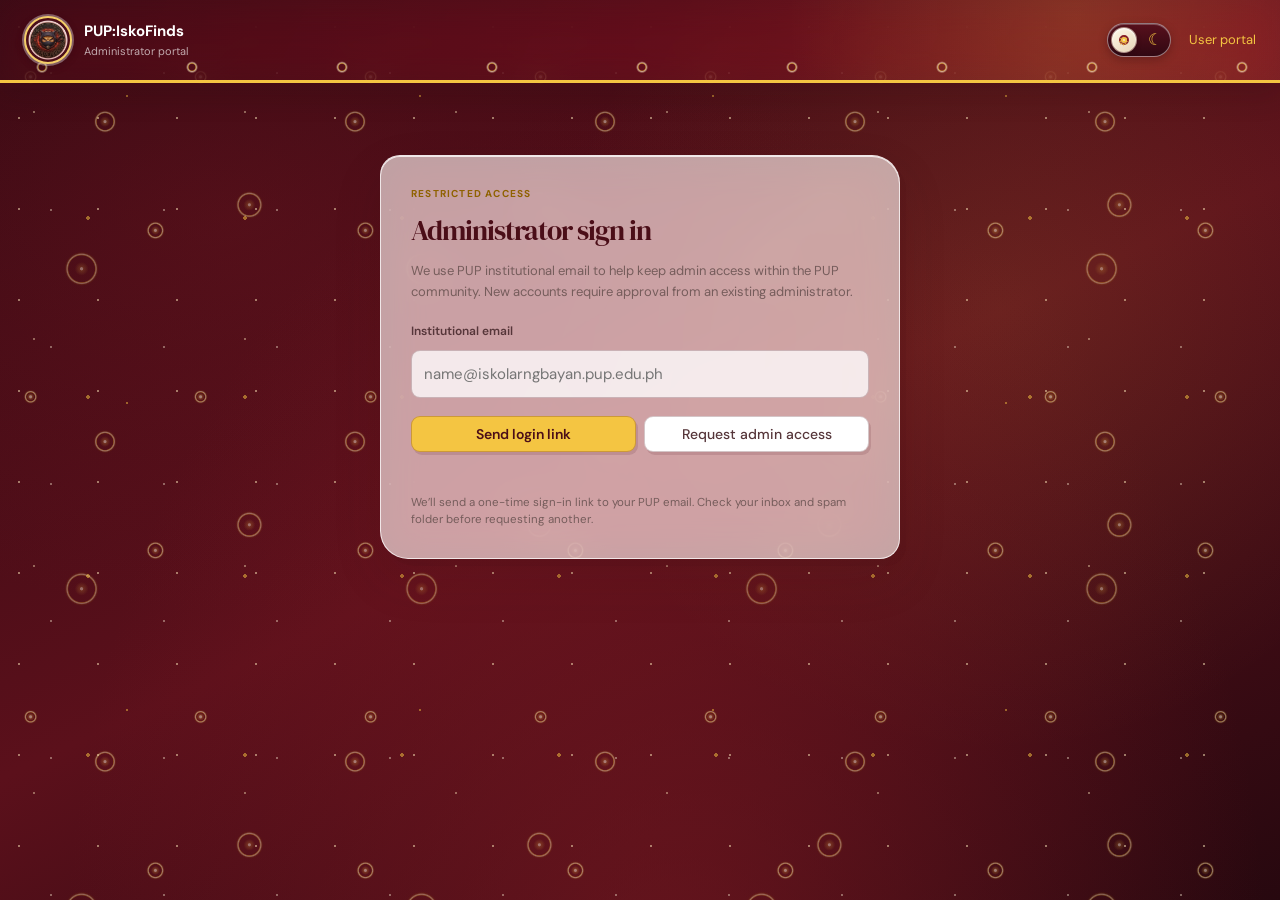
==== commit ea5a767b: "Add confirmed handoff rewards and theme branding Co-authored-by: Copilot <223556219+Copilot@users.no" ====
--- a/admin.html
+++ b/admin.html
@@ -3,7 +3,7 @@
 <head>
   <meta charset="UTF-8" />
   <meta name="viewport" content="width=device-width, initial-scale=1" />
-  <title>Admin Portal | PUP Akademia</title>
+  <title>Admin Portal | PUP:IskoFinds</title>
   <link rel="preconnect" href="https://fonts.googleapis.com" />
   <link rel="preconnect" href="https://fonts.gstatic.com" crossorigin />
   <link href="https://fonts.googleapis.com/css2?family=DM+Sans:ital,opsz,wght@0,9..40,100..1000;1,9..40,100..1000&family=DM+Serif+Display:ital@0;1&display=swap" rel="stylesheet" />
@@ -13,18 +13,28 @@
 </head>
 <body class="admin-page">
   <header class="admin-header">
-    <a class="admin-brand" href="index.html" aria-label="PUP Akademia user portal">
-      <span class="admin-brand-seal">PUP</span>
-      <span><strong>PUP Akademia</strong><small>Administrator portal</small></span>
+    <a class="admin-brand" href="index.html" aria-label="PUP:IskoFinds user portal">
+      <span class="admin-brand-seal" aria-hidden="true">
+        <img class="brand-emblem brand-emblem--light" src="assets/brand/iskofinds-jedi.webp" alt="" />
+        <img class="brand-emblem brand-emblem--dark" src="assets/brand/iskofinds-sith.webp" alt="" />
+      </span>
+      <span><strong>PUP:IskoFinds</strong><small>Administrator portal</small></span>
     </a>
-    <a class="admin-user-link" href="index.html">User portal</a>
+    <div class="admin-header-actions">
+      <button class="theme-toggle" type="button" role="switch" aria-checked="true" aria-label="Dark mode" title="Switch to light mode">
+        <span class="theme-toggle-sun" aria-hidden="true">☼</span>
+        <span class="theme-toggle-moon" aria-hidden="true">☾</span>
+        <span class="theme-toggle-orb" aria-hidden="true"><span></span></span>
+      </button>
+      <a class="admin-user-link" href="index.html">User portal</a>
+    </div>
   </header>
 
   <main class="admin-main">
     <section id="admin-auth-panel" class="admin-panel">
       <p class="admin-eyebrow">Restricted access</p>
       <h1>Administrator sign in</h1>
-      <p class="admin-intro">Use your PUP institutional email. New accounts must be approved by an existing administrator.</p>
+      <p class="admin-intro">We use PUP institutional email to help keep admin access within the PUP community. New accounts require approval from an existing administrator.</p>
       <form id="admin-auth-form" class="admin-auth-form">
         <label for="admin-email">Institutional email</label>
         <input id="admin-email" type="email" autocomplete="email" placeholder="name@iskolarngbayan.pup.edu.ph" required />
@@ -34,6 +44,7 @@
         </div>
       </form>
       <p id="admin-auth-status" class="admin-status" role="status" aria-live="polite"></p>
+      <p class="admin-auth-hint">We’ll send a one-time sign-in link to your PUP email. Check your inbox and spam folder before requesting another.</p>
     </section>
 
     <section id="admin-pending-panel" class="admin-panel" hidden>
@@ -49,7 +60,7 @@
     <section id="admin-dashboard" class="admin-workspace" hidden>
       <div class="admin-dashboard-head">
         <div>
-          <p class="admin-eyebrow">PUP Akademia · Administration</p>
+          <p class="admin-eyebrow">PUP:IskoFinds · Administration</p>
           <h1 id="admin-page-title">Dashboard</h1>
           <p class="admin-account-summary"><span id="admin-current-email" class="admin-intro"></span><span id="admin-current-role" class="admin-role-label"></span></p>
         </div>
@@ -72,6 +83,10 @@
           <button class="admin-nav-item" type="button" data-admin-view="matches">Owner matches <span id="nav-match-count">0</span></button>
           <p class="admin-nav-label">Account</p>
           <button class="admin-nav-item" type="button" data-admin-view="profile">Profile management</button>
+          <div class="fb-badge admin-backend-status" role="status">
+            <div class="fb-dot"></div>
+            <span>Supabase ready</span>
+          </div>
         </nav>
 
         <div class="admin-content">
@@ -174,6 +189,7 @@
   </dialog>
 
   <div id="toast" class="toast" role="status" aria-live="polite"></div>
+  <script src="js/theme-toggle.js" defer></script>
   <script type="module" src="js/admin.js"></script>
 </body>
 </html>
--- a/css/styles.css
+++ b/css/styles.css
@@ -1,18 +1,18 @@
 /* ── TOKENS ── */
 :root{
-  --maroon:#8B1A1A;    --maroon-dk:#5C1010;  --maroon-lt:#B22222;
-  --maroon-ghost:#F9EDED; --maroon-soft:#A93333;
-  --gold:#C9910B;      --gold-lt:#F5C842;    --gold-pale:#FDF6DC;
-  --ink:#1C1008;       --ink-2:#4A3828;      --ink-3:#8A7060;
-  --surface:#F6F1ED;   --card:#fffdfb;
-  --border:#E8DDD0;    --border-lt:#F0EAE0;
+  --maroon:#861b24;    --maroon-dk:#4b0e18;  --maroon-lt:#a52b35;
+  --maroon-ghost:#fff0ed; --maroon-soft:#a93333;
+  --gold:#bd8200;      --gold-lt:#f4c542;    --gold-pale:#fff6d8;
+  --ink:#251316;       --ink-2:#56363a;      --ink-3:#765d5c;
+  --surface:#f4e9dc;   --card:rgba(255,253,250,.82);
+  --border:#dfc9b6;    --border-lt:rgba(100,39,37,.14);
   --green:#15803D;     --green-bg:#DCFCE7;
   --red:#991B1B;       --red-bg:#FEE2E2;
   --blue:#1D4ED8;      --blue-bg:#DBEAFE;
   --amber:#92400E;     --amber-bg:#FEF3C7;
-  --r-sm:6px; --r:10px; --r-lg:16px; --r-xl:24px;
-  --shadow-card:0 1px 4px rgba(28,16,8,.06),0 10px 28px rgba(90,42,26,.08);
-  --shadow-float:0 18px 52px rgba(28,16,8,.18);
+  --r-sm:8px; --r:12px; --r-lg:18px; --r-xl:26px;
+  --shadow-card:3px 4px 0 rgba(75,14,24,.12),0 12px 28px rgba(55,19,18,.08);
+  --shadow-float:0 24px 70px rgba(32,8,12,.28);
   --t:.18s cubic-bezier(.4,0,.2,1);
 }
 
@@ -33,28 +33,36 @@
 .auth-gate{
   position:fixed; inset:0; z-index:400;
   display:flex; align-items:center; justify-content:center;
-  background:linear-gradient(135deg, rgba(92,16,16,.96), rgba(139,26,26,.9));
+  background:
+    radial-gradient(circle at 12% 15%, rgba(245,200,66,.2), transparent 27%),
+    radial-gradient(circle at 88% 82%, rgba(255,255,255,.09), transparent 24%),
+    linear-gradient(135deg, rgba(54,8,8,.98), rgba(139,26,26,.94));
   padding:20px;
 }
 .auth-gate.hidden{display:none}
 .auth-gate-panel{
-  width:min(100%, 420px); background:rgba(255,255,255,.94);
-  border-radius:22px; box-shadow:0 24px 64px rgba(28,16,8,.25);
-  padding:28px 24px 22px; border:1px solid rgba(255,255,255,.3);
+  width:min(100%, 440px); background:rgba(255,253,251,.98);
+  border-radius:24px; box-shadow:0 28px 76px rgba(20,5,5,.34);
+  padding:32px 30px 26px; border:1px solid rgba(255,255,255,.55);
 }
 .auth-brand{display:flex;align-items:center;gap:14px;margin-bottom:18px}
 .brand-seal--auth{
-  width:52px; height:52px; font-size:24px; margin:0;
+  width:64px; height:64px; font-size:22px; margin:0; flex:none;
   background:linear-gradient(160deg,var(--gold-lt),#f7d66b); color:var(--maroon-dk);
+  box-shadow:0 5px 14px rgba(139,26,26,.12);
 }
 .auth-title{font-family:'DM Serif Display',Georgia,serif;font-size:30px;color:var(--maroon-dk);line-height:1}
 .auth-subtitle{font-size:12px; letter-spacing:.08em; text-transform:uppercase; color:var(--ink-3); margin-top:4px}
-.auth-tabs{display:grid;grid-template-columns:1fr 1fr;gap:8px;margin:18px 0 16px}
+.auth-intro{font-size:13px;color:var(--ink-3);line-height:1.55;margin-bottom:18px}
+.auth-tabs{display:grid;grid-template-columns:1fr 1fr;gap:6px;margin:18px 0 18px;padding:4px;border:1px solid var(--border);border-radius:12px;background:var(--surface)}
 .auth-tab{
-  border:1px solid var(--border); background:#fff; color:var(--ink-2);
-  border-radius:10px; padding:10px 12px; font-weight:600; cursor:pointer;
-}
-.auth-tab.active{background:var(--maroon); color:#fff; border-color:var(--maroon)}
+  border:1px solid transparent; background:transparent; color:var(--ink-2);
+  border-radius:9px; padding:10px 12px; font:inherit;font-size:13px;font-weight:700; cursor:pointer;
+  transition:background var(--t),color var(--t),box-shadow var(--t);
+}
+.auth-tab:hover{background:rgba(139,26,26,.07)}
+.auth-tab.active{background:var(--maroon); color:#fff; border-color:var(--maroon);box-shadow:0 2px 7px rgba(92,16,16,.18)}
+.auth-tab:focus-visible,.auth-admin-link:focus-visible{outline:3px solid var(--gold);outline-offset:3px}
 .auth-form{display:flex;flex-direction:column;gap:14px}
 .auth-field{display:flex;flex-direction:column;gap:6px}
 .auth-field label{font-size:12px;font-weight:600;color:var(--ink-2)}
@@ -63,16 +71,27 @@
   font-size:14px; background:#fff; color:var(--ink);
 }
 .auth-field input:focus{outline:none;border-color:var(--maroon);box-shadow:0 0 0 3px rgba(139,26,26,.08)}
-.auth-submit{width:100%;justify-content:center;padding:12px 16px}
-.auth-hint{margin-top:14px; text-align:center; font-size:12px; color:var(--ink-3)}
+.auth-submit{width:100%;justify-content:center;padding:13px 16px;margin-top:16px;min-height:48px}
+.auth-submit:disabled,.admin-auth-actions .btn:disabled{opacity:.68;cursor:not-allowed;box-shadow:none}
+.auth-status{min-height:20px;margin-top:12px;text-align:center;color:var(--green);font-size:12.5px;line-height:1.45}
+.auth-status.error{color:var(--red)}
+.auth-hint{margin-top:8px; text-align:center; font-size:11.5px; line-height:1.5;color:var(--ink-3)}
+.auth-admin-link{display:block;width:max-content;margin:18px auto 0;font-size:12px;font-weight:700;color:var(--maroon);text-decoration:none}
+.auth-admin-link:hover{text-decoration:underline}
 .hidden{display:none !important}
+
+@media(max-width:480px){
+  .auth-gate{padding:14px}
+  .auth-gate-panel{padding:26px 20px 22px;border-radius:20px}
+  .auth-title{font-size:27px}
+}
 
 /* ── LAYOUT SHELL ── */
 .shell{display:flex;min-height:100vh}
 
 /* ── SIDEBAR ── */
 .sidebar{
-  width:232px; flex-shrink:0;
+  width:264px; flex-shrink:0;
   background:linear-gradient(180deg, #5a1010 0%, #3f0a0a 100%);
   display:flex; flex-direction:column;
   position:sticky; top:0; height:100vh;
@@ -80,14 +99,22 @@
   box-shadow:inset -1px 0 0 rgba(255,255,255,.04), 12px 0 26px rgba(32,12,12,.16);
   border-right:1px solid rgba(255,255,255,.06);
 }
-.sidebar-brand{padding:28px 20px 20px;border-bottom:1px solid rgba(255,255,255,.08)}
+.sidebar-brand{
+  display:flex;
+  align-items:center;
+  gap:12px;
+  min-height:112px;
+  padding:18px 16px;
+  border-bottom:1px solid rgba(255,255,255,.08);
+}
 .brand-seal{
-  width:44px; height:44px;
+  width:64px; height:64px;
   background:var(--gold-lt); border-radius:50%;
   display:flex; align-items:center; justify-content:center;
-  font-size:22px; margin-bottom:10px;
-}
-.brand-name{font-family:'DM Serif Display',Georgia,serif;font-size:17px;color:#fff;line-height:1.2}
+  font-size:22px; margin:0; flex:none;
+}
+.sidebar-brand-copy{min-width:0}
+.brand-name{font-family:'DM Serif Display',Georgia,serif;font-size:21px;color:#fff;line-height:1.12}
 .brand-sub{font-size:10.5px;color:rgba(255,255,255,.5);letter-spacing:.04em;margin-top:2px}
 .sidebar-nav{flex:1;padding:16px 12px;display:flex;flex-direction:column;gap:2px}
 .nav-section-label{
@@ -137,10 +164,12 @@
 .page-header{
   background:
     radial-gradient(circle at top left, rgba(255,255,255,.18), transparent 26%),
-    linear-gradient(115deg, #4b0d0d 0%, #7b1717 42%, #a11d1d 100%);
+    linear-gradient(115deg, rgba(75,13,13,.88) 0%, rgba(123,23,23,.82) 42%, rgba(161,29,29,.86) 100%);
   padding:32px 32px 36px;
   position:relative; overflow:hidden;
-  box-shadow:inset 0 1px 0 rgba(255,255,255,.08), 0 14px 30px rgba(84,16,16,.2);
+  -webkit-backdrop-filter:blur(18px) saturate(140%);
+  backdrop-filter:blur(18px) saturate(140%);
+  box-shadow:inset 0 1px 0 rgba(255,255,255,.2), 0 14px 30px rgba(84,16,16,.2);
 }
 .page-header::before{
   content:'PUP';
@@ -200,17 +229,6 @@
   flex:1; min-width:0; color:var(--ink-2); font-size:14px; line-height:1.5;
 }
 .announcement-copy strong{color:var(--maroon-dk)}
-
-.admin-queue{
-  display:flex; flex-direction:column; gap:10px; margin-top:4px;
-}
-.admin-queue-item{
-  display:flex; align-items:flex-start; justify-content:space-between; gap:12px;
-  background:rgba(255,255,255,.7); border:1px solid rgba(139,26,26,.12);
-  border-radius:var(--r); padding:12px 14px; box-shadow:0 6px 16px rgba(38,16,16,.04);
-}
-.admin-queue-title{font-weight:700; color:var(--maroon-dk); margin-bottom:4px}
-.admin-queue-body{font-size:12.5px; color:var(--ink-3); line-height:1.5}
 
 /* ── BUTTONS ── */
 .btn{
@@ -530,12 +548,14 @@
     padding:12px 16px; background:var(--maroon-dk);
     position:sticky; top:0; z-index:30;
   }
-  .topbar-brand{display:flex;align-items:center;gap:10px;flex:1}
+  body .theme-toggle--sidebar{display:none}
+  body .theme-toggle--topbar{display:inline-flex}
+  .topbar-brand{display:flex;align-items:center;gap:10px;flex:1;min-width:0}
   .topbar-seal{
-    width:34px; height:34px; background:var(--gold-lt); border-radius:50%;
+    width:42px; height:42px; background:var(--gold-lt); border-radius:50%;
     display:flex; align-items:center; justify-content:center; font-size:16px;
   }
-  .topbar-name{font-family:'DM Serif Display',Georgia,serif;font-size:15px;color:#fff}
+  .topbar-name{font-family:'DM Serif Display',Georgia,serif;font-size:16px;color:#fff;white-space:nowrap}
   .main{padding-bottom:68px}
   .page-header{padding:20px 16px 24px}
   .page-body{padding:14px}
@@ -569,4 +589,702 @@
 @media(max-width:360px){
   .mob-btn{font-size:8.5px;padding-left:2px;padding-right:2px}
   .mob-btn .mn-icon{font-size:17px}
+}
+
+/* ── PUP:IskoFinds glass-comic theme ── */
+body{
+  position:relative;
+  isolation:isolate;
+  background:
+    radial-gradient(ellipse at 52% 110%,rgba(134,27,36,.56),transparent 64%),
+    radial-gradient(ellipse at 18% 24%,rgba(134,27,36,.25),transparent 38rem),
+    radial-gradient(circle at 78% 34%,rgba(244,197,66,.1),transparent 28rem),
+    linear-gradient(155deg,#310812 0%,#5b101b 52%,#27080f 100%);
+  background-attachment:fixed;
+}
+
+body::before,body::after,
+.auth-gate::before,.auth-gate::after{
+  content:'';
+  position:fixed;
+  inset:0;
+  pointer-events:none;
+  background-repeat:repeat;
+}
+body::before,body::after{z-index:-1}
+body::before,.auth-gate::before{
+  background-image:
+    radial-gradient(1.4px 1.4px at 19px 27px,rgba(255,236,190,.88) 99%,transparent),
+    radial-gradient(1px 1px at 51px 73px,rgba(255,246,219,.68) 99%,transparent),
+    radial-gradient(1.6px 1.6px at 88px 39px,rgba(244,197,66,.92) 99%,transparent),
+    radial-gradient(1px 1px at 34px 112px,rgba(255,236,190,.72) 99%,transparent),
+    radial-gradient(1.3px 1.3px at 127px 96px,rgba(244,197,66,.84) 99%,transparent);
+  background-size:79px 91px,113px 137px,157px 179px,211px 227px,293px 307px;
+  opacity:.56;
+  animation:star-twinkle 5s ease-in-out infinite alternate;
+}
+body::after,.auth-gate::after{
+  background-image:
+    radial-gradient(circle at 18% 24%,rgba(255,246,219,.72) 0 1px,rgba(244,197,66,.32) 2px,transparent 4px),
+    radial-gradient(circle at 18% 24%,transparent 0 4px,rgba(244,197,66,.62) 4.6px,rgba(255,236,190,.72) 5.2px,rgba(189,130,0,.18) 6.3px,transparent 7.2px),
+    radial-gradient(circle at 74% 72%,rgba(255,246,219,.7) 0 1px,rgba(244,197,66,.3) 2px,transparent 4.5px),
+    radial-gradient(circle at 74% 72%,transparent 0 6px,rgba(244,197,66,.58) 6.6px,rgba(255,236,190,.7) 7.2px,rgba(189,130,0,.18) 8.4px,transparent 9.3px),
+    radial-gradient(circle at 42% 38%,rgba(255,246,219,.68) 0 1px,rgba(244,197,66,.28) 2px,transparent 5.5px),
+    radial-gradient(circle at 42% 38%,transparent 0 8px,rgba(244,197,66,.54) 8.6px,rgba(255,236,190,.66) 9.3px,rgba(189,130,0,.16) 10.5px,transparent 11.5px),
+    radial-gradient(circle at 86% 64%,rgba(255,246,219,.64) 0 1px,rgba(244,197,66,.26) 2px,transparent 6px),
+    radial-gradient(circle at 86% 64%,transparent 0 10px,rgba(244,197,66,.5) 10.7px,rgba(255,236,190,.62) 11.4px,rgba(189,130,0,.16) 12.7px,transparent 13.7px),
+    radial-gradient(circle at 24% 84%,rgba(255,246,219,.6) 0 1.2px,rgba(244,197,66,.24) 2px,transparent 7px),
+    radial-gradient(circle at 24% 84%,transparent 0 13px,rgba(244,197,66,.46) 13.8px,rgba(255,236,190,.6) 14.5px,rgba(189,130,0,.16) 15.8px,transparent 17px);
+  background-size:170px 320px,170px 320px,210px 320px,210px 320px,250px 320px,250px 320px,290px 320px,290px 320px,340px 320px,340px 320px;
+  opacity:.68;
+  animation:bubbles-rise 28s linear infinite;
+}
+@keyframes star-twinkle{
+  to{opacity:.82}
+}
+@keyframes bubbles-rise{
+  to{background-position:0 -320px,0 -320px,0 -320px,0 -320px,0 -320px,0 -320px,0 -320px,0 -320px,0 -320px,0 -320px}
+}
+@keyframes light-bubbles-rise{
+  to{background-position:0 -320px}
+}
+@keyframes surface-bubbles-rise{
+  to{background-position:0 -190px,0 -280px,center}
+}
+
+.auth-gate{
+  background:
+    radial-gradient(ellipse at 20% 20%,rgba(134,27,36,.28),transparent 28rem),
+    radial-gradient(circle at 78% 80%,rgba(244,197,66,.12),transparent 24rem),
+    linear-gradient(135deg,rgba(49,8,18,.97),rgba(91,16,27,.94));
+  isolation:isolate;
+}
+.auth-gate::before,.auth-gate::after{z-index:0}
+.auth-gate-panel{z-index:1}
+.auth-gate-panel{
+  position:relative;
+  background:linear-gradient(145deg,rgba(255,252,244,.78),rgba(255,248,238,.62));
+  border:1.5px solid rgba(255,255,255,.72);
+  border-radius:22px;
+  -webkit-backdrop-filter:blur(24px) saturate(145%);
+  backdrop-filter:blur(24px) saturate(145%);
+  box-shadow:inset 0 1px 0 rgba(255,255,255,.8),0 0 0 1px rgba(255,255,255,.12),7px 8px 0 rgba(31,7,12,.2),0 28px 76px rgba(20,5,5,.3);
+}
+.brand-seal--auth{
+  border:2px solid var(--maroon-dk);
+  box-shadow:3px 4px 0 rgba(75,14,24,.22);
+  transform:rotate(-5deg);
+}
+.auth-title{letter-spacing:-.045em}
+.auth-subtitle{font-weight:700;color:var(--maroon)}
+.auth-tabs{border:1.5px solid rgba(75,14,24,.25);background:rgba(255,255,255,.55);backdrop-filter:blur(8px)}
+.auth-tab{border-radius:8px}
+.auth-tab.active{box-shadow:2px 3px 0 rgba(75,14,24,.23)}
+.auth-field input{border:1.5px solid rgba(75,14,24,.25);background:rgba(255,255,255,.78)}
+.auth-submit{border:1.5px solid var(--maroon-dk);border-radius:10px;box-shadow:3px 4px 0 var(--maroon-dk);transition:transform var(--t),box-shadow var(--t),background var(--t)}
+.auth-submit:hover:not(:disabled){transform:translate(1px,2px);box-shadow:1px 2px 0 var(--maroon-dk)}
+.auth-submit:active:not(:disabled){transform:translate(3px,4px);box-shadow:none}
+.auth-submit:disabled{box-shadow:1px 2px 0 var(--maroon-dk)}
+.auth-admin-link{padding:5px 10px;border-radius:7px}
+
+.sidebar{
+  background:
+    radial-gradient(circle at 30% 35%,transparent 0 4px,rgba(244,197,66,.58) 4.7px,rgba(255,236,190,.68) 5.3px,transparent 7px),
+    radial-gradient(circle at 70% 68%,transparent 0 7px,rgba(244,197,66,.5) 7.7px,rgba(255,236,190,.6) 8.4px,transparent 10px),
+    linear-gradient(160deg,rgba(87,16,28,.48),rgba(56,11,21,.42));
+  background-size:170px 190px,250px 280px,auto;
+  background-position:0 0,0 0,center;
+  background-repeat:repeat,repeat,no-repeat;
+  animation:surface-bubbles-rise 24s linear infinite;
+  -webkit-backdrop-filter:blur(18px) saturate(135%);
+  backdrop-filter:blur(18px) saturate(135%);
+  border-right:1px solid rgba(255,255,255,.14);
+  box-shadow:5px 0 0 rgba(75,14,24,.08),12px 0 26px rgba(32,12,12,.13);
+}
+.brand-seal,.topbar-seal,.admin-brand-seal{
+  border:2px solid var(--maroon-dk);
+  box-shadow:3px 3px 0 rgba(31,7,12,.22);
+}
+.brand-seal{transform:none}
+.brand-seal,.topbar-seal,.admin-brand-seal{
+  display:inline-flex;
+  align-items:center;
+  justify-content:center;
+  padding:2px;
+  overflow:hidden;
+  border:2px solid #f4ce68;
+  border-radius:50%;
+  background:#4b0e18;
+  box-shadow:0 0 0 2px rgba(255,255,255,.35),0 3px 8px rgba(31,7,12,.3);
+}
+.brand-seal.brand-seal--auth{width:64px;height:64px}
+.brand-emblem{display:block;width:100%;height:100%;object-fit:cover}
+.brand-emblem--light{display:none}
+body[data-theme="light"] .brand-emblem--light{display:block}
+body[data-theme="light"] .brand-emblem--dark{display:none}
+body[data-theme="light"] .brand-seal,
+body[data-theme="light"] .topbar-seal,
+body[data-theme="light"] .admin-brand-seal{
+  border-color:#6c1720;
+  background:#fff8e9;
+  box-shadow:0 0 0 2px rgba(255,255,255,.88),0 3px 8px rgba(75,14,24,.2);
+}
+.nav-item{border-radius:8px}
+.nav-item.active{box-shadow:inset 3px 0 var(--gold-lt)}
+.logout-btn{border:1px solid rgba(255,255,255,.22);border-radius:8px}
+.topbar{
+  background:
+    radial-gradient(circle at 28% 45%,transparent 0 3px,rgba(244,197,66,.58) 3.7px,rgba(255,236,190,.68) 4.3px,transparent 6px),
+    radial-gradient(circle at 72% 55%,transparent 0 6px,rgba(244,197,66,.5) 6.7px,rgba(255,236,190,.6) 7.4px,transparent 9px),
+    linear-gradient(160deg,rgba(75,14,24,.76),rgba(56,11,21,.68));
+  background-size:150px 160px,220px 230px,auto;
+  background-position:0 0,0 0,center;
+  background-repeat:repeat,repeat,no-repeat;
+  animation:surface-bubbles-rise 22s linear infinite;
+  border-bottom:2px solid var(--gold-lt);
+  -webkit-backdrop-filter:blur(18px) saturate(145%);
+  backdrop-filter:blur(18px) saturate(145%);
+}
+
+.page-header{
+  background:
+    radial-gradient(circle at 28% 42%,transparent 0 3px,rgba(244,197,66,.58) 3.7px,rgba(255,236,190,.68) 4.3px,transparent 6px),
+    radial-gradient(circle at 73% 62%,transparent 0 6px,rgba(244,197,66,.5) 6.7px,rgba(255,236,190,.6) 7.4px,transparent 9px),
+    radial-gradient(circle at 84% 22%,rgba(244,197,66,.23),transparent 15rem),
+    linear-gradient(115deg,rgba(62,13,23,.48) 0%,rgba(118,24,35,.42) 48%,rgba(154,38,48,.48) 100%);
+  background-size:150px 160px,220px 230px,auto,auto;
+  background-position:0 0,0 0,center,center;
+  background-repeat:repeat,repeat,no-repeat,no-repeat;
+  animation:surface-bubbles-rise 22s linear infinite;
+  -webkit-backdrop-filter:blur(18px) saturate(140%);
+  backdrop-filter:blur(18px) saturate(140%);
+  border-bottom:3px solid var(--maroon-dk);
+  box-shadow:0 5px 0 rgba(75,14,24,.12),0 14px 30px rgba(84,16,16,.16);
+}
+.page-header::before{color:rgba(255,255,255,.07);transform:rotate(-8deg)}
+.page-header-actions .btn{border:1.5px solid rgba(35,10,15,.72);box-shadow:3px 4px 0 rgba(35,10,15,.6)}
+.page-header-actions .btn:hover{transform:translate(1px,2px);box-shadow:1px 2px 0 rgba(35,10,15,.6)}
+.page-header-actions .btn:active{transform:translate(3px,4px);box-shadow:none}
+
+.announcement-strip,.toolbar,.item-card,.home-tile,.recent-item{
+  background:rgba(255,253,250,.62);
+  border:1.5px solid rgba(255,255,255,.72);
+  -webkit-backdrop-filter:blur(18px) saturate(140%);
+  backdrop-filter:blur(18px) saturate(140%);
+  box-shadow:inset 0 1px 0 rgba(255,255,255,.68),var(--shadow-card);
+}
+.announcement-strip{border-left:5px solid var(--gold);border-radius:10px 18px 18px 10px}
+.announcement-tag{border:1px solid rgba(75,14,24,.22);box-shadow:2px 2px 0 rgba(75,14,24,.18)}
+.home-tile{border-radius:12px 18px 12px 18px}
+.home-tile:nth-child(even){border-radius:18px 12px 18px 12px}
+.home-tile:hover,.item-card:hover{box-shadow:5px 7px 0 rgba(75,14,24,.13),0 16px 28px rgba(84,16,16,.1)}
+.item-card{border-width:1.5px;border-color:rgba(75,14,24,.24)}
+.item-card::before{height:5px}
+.card-thumb{background:
+  radial-gradient(rgba(75,14,24,.12) 1px,transparent 1px),
+  linear-gradient(135deg,#ffe7a9,#f2c95f 48%,#f7ead5);
+  background-size:12px 12px,auto;
+}
+.card-foot{background:rgba(255,255,255,.38)}
+.btn{border-radius:9px}
+.btn-primary,.btn-maroon,.btn-danger,.btn-ghost{
+  border:1.5px solid rgba(75,14,24,.26);
+  box-shadow:2px 3px 0 rgba(75,14,24,.14);
+}
+.btn-primary:hover,.btn-maroon:hover,.btn-danger:hover,.btn-ghost:hover{transform:translateY(-1px);box-shadow:3px 4px 0 rgba(75,14,24,.18)}
+.btn:active{transform:translateY(1px);box-shadow:none}
+.toolbar{border-radius:12px 18px}
+.search-box input,.select-sm,.field input,.field select,.field textarea{
+  border-color:rgba(75,14,24,.24);
+  background:rgba(255,255,255,.72);
+}
+.chip{border-color:rgba(75,14,24,.24);background:rgba(255,255,255,.68)}
+.chip.active{box-shadow:2px 2px 0 rgba(75,14,24,.2)}
+.modal{
+  border:2px solid rgba(75,14,24,.72);
+  background:rgba(255,252,246,.94);
+  backdrop-filter:blur(18px);
+  box-shadow:7px 8px 0 rgba(31,7,12,.18),var(--shadow-float);
+}
+.modal-head{background:rgba(255,252,246,.94)}
+.overlay{background:rgba(34,8,14,.62);backdrop-filter:blur(8px)}
+.form-actions{border-top:1px dashed rgba(75,14,24,.25)}
+.type-toggle{border-color:rgba(75,14,24,.24)}
+.recent-item{border-radius:10px 16px}
+.toast{border:1.5px solid rgba(255,255,255,.46);box-shadow:4px 5px 0 rgba(31,7,12,.2),var(--shadow-float)}
+.mobile-nav{
+  background:rgba(61,12,22,.94);
+  border-top:2px solid var(--gold-lt);
+  backdrop-filter:blur(14px);
+}
+.mob-btn.active{color:var(--gold-lt)}
+
+:where(button,a,input,select,textarea,[tabindex]):focus-visible{
+  outline:3px solid var(--gold);
+  outline-offset:3px;
+}
+
+@media(prefers-reduced-motion:reduce){
+  *,*::before,*::after{scroll-behavior:auto!important;animation-duration:.01ms!important;animation-iteration-count:1!important;transition-duration:.01ms!important}
+}
+
+.auth-submit{
+  position:relative;
+  z-index:0;
+  isolation:isolate;
+  display:flex;
+  align-items:center;
+  justify-content:center;
+  width:100%;
+  height:58px;
+  min-height:58px;
+  border:0;
+  border-radius:0;
+  background:var(--maroon);
+  color:var(--maroon-dk);
+  font-weight:800;
+  text-transform:uppercase;
+  letter-spacing:.04em;
+  clip-path:polygon(12% 0,88% 0,100% 30%,100% 70%,88% 100%,12% 100%,0 70%,0 30%);
+  box-shadow:none;
+  transition:color .2s,background .2s,filter .2s,transform .2s;
+}
+.auth-submit-clip{
+  position:absolute;
+  z-index:0;
+  inset:5px;
+  background:var(--gold-lt);
+  box-shadow:inset 0 0 15px rgba(75,14,24,.24);
+  clip-path:polygon(11% 0,89% 0,100% 30%,100% 70%,89% 100%,11% 100%,0 70%,0 30%);
+  pointer-events:none;
+}
+.auth-submit-label{
+  position:relative;
+  z-index:3;
+  pointer-events:none;
+  max-width:76%;
+  text-align:center;
+}
+.auth-submit-arrow{
+  position:absolute;
+  z-index:2;
+  top:35%;
+  width:3%;
+  height:28%;
+  background:var(--maroon);
+  transition:background .2s,left .2s;
+  pointer-events:none;
+}
+.auth-submit-arrow-left{left:5%;clip-path:polygon(100% 0,100% 100%,0 50%)}
+.auth-submit-arrow-right{right:5%;clip-path:polygon(100% 49%,0 0,0 100%)}
+.auth-submit-corner{
+  position:absolute;
+  z-index:1;
+  width:18px;
+  height:18px;
+  background:var(--maroon);
+  box-shadow:inset 1px 1px 8px rgba(75,14,24,.42);
+  transform:scale(1);
+  transition:background .2s,transform .2s,box-shadow .2s;
+  pointer-events:none;
+}
+.auth-submit-corner-top-left{top:7px;left:10%;clip-path:polygon(0 0,100% 0,0 100%)}
+.auth-submit-corner-top-right{top:7px;right:10%;clip-path:polygon(0 0,100% 0,100% 100%)}
+.auth-submit-corner-bottom-left{bottom:7px;left:10%;clip-path:polygon(0 0,0 100%,100% 100%)}
+.auth-submit-corner-bottom-right{right:10%;bottom:7px;clip-path:polygon(100% 0,0 100%,100% 100%)}
+.auth-submit:hover:not(:disabled){filter:drop-shadow(0 3px 0 rgba(75,14,24,.3))}
+.auth-submit:active:not(:disabled){filter:none;transform:translateY(1px)}
+.auth-submit:disabled{opacity:.68;filter:none}
+.auth-submit.is-changing{animation:auth-submit-change .38s cubic-bezier(.2,.8,.2,1)}
+.auth-submit.is-changing .auth-submit-corner{
+  animation:auth-submit-corner-flash .1s ease-in-out both,auth-submit-corner-glow .2s linear .2s both;
+}
+.auth-submit.is-changing .auth-submit-corner-top-left{animation-delay:.05s,.4s}
+.auth-submit.is-changing .auth-submit-corner-top-right{animation-delay:.15s,.4s}
+.auth-submit.is-changing .auth-submit-corner-bottom-right{animation-delay:.25s,.4s}
+.auth-submit.is-changing .auth-submit-corner-bottom-left{animation-delay:.35s,.4s}
+.auth-submit.is-changing .auth-submit-clip{animation:auth-submit-color-glow .2s ease-in-out .55s both}
+.auth-submit.is-changing .auth-submit-arrow-left{
+  left:7%;
+  background:var(--gold);
+  animation:auth-submit-left-arrow .6s ease-in-out .25s infinite alternate;
+}
+.auth-submit.is-changing .auth-submit-arrow-right{
+  right:7%;
+  background:var(--gold);
+  animation:auth-submit-right-arrow .6s ease-in-out .25s infinite alternate;
+}
+.auth-submit.is-changing .auth-submit-corner{transform:scale(1.16)}
+@keyframes auth-submit-corner-flash{
+  from{background:var(--maroon)}
+  to{background:var(--gold)}
+}
+@keyframes auth-submit-corner-glow{
+  from{box-shadow:1px 1px 5px var(--gold)}
+  to{box-shadow:0 0 2px var(--gold)}
+}
+@keyframes auth-submit-color-glow{
+  from{box-shadow:inset 0 0 15px rgba(75,14,24,.24)}
+  to{box-shadow:inset 0 0 32px rgba(189,130,0,.56)}
+}
+@keyframes auth-submit-left-arrow{
+  to{transform:translateX(10px)}
+}
+@keyframes auth-submit-right-arrow{
+  to{transform:translateX(-10px)}
+}
+@keyframes auth-submit-change{
+  0%{transform:scale(1);filter:brightness(1)}
+  45%{transform:scale(1.035);filter:brightness(1.12)}
+  100%{transform:scale(1);filter:brightness(1)}
+}
+@media(prefers-reduced-motion:reduce){
+  .auth-submit,.auth-submit.is-changing{transition:none;animation:none}
+  .auth-submit-clip,.auth-submit-arrow,.auth-submit-corner{transition:none}
+  .auth-submit.is-changing .auth-submit-arrow,.auth-submit.is-changing .auth-submit-corner,
+  .auth-submit.is-changing .auth-submit-clip{animation:none}
+  .auth-submit.is-changing .auth-submit-corner{transform:none}
+}
+
+.theme-toggle{
+  --toggle-width:64px;
+  position:fixed;
+  top:16px;
+  right:18px;
+  z-index:500;
+  display:inline-flex;
+  width:var(--toggle-width);
+  height:34px;
+  align-items:center;
+  justify-content:space-between;
+  padding:3px 8px;
+  overflow:hidden;
+  border:1px solid rgba(255,255,255,.46);
+  border-radius:99px;
+  background:linear-gradient(180deg,#57101c,#310812);
+  color:var(--gold-lt);
+  box-shadow:0 3px 10px rgba(31,7,12,.28),inset 0 1px 0 rgba(255,255,255,.24);
+  cursor:pointer;
+  -webkit-backdrop-filter:blur(12px);
+  backdrop-filter:blur(12px);
+  transition:background var(--t),border-color var(--t),box-shadow var(--t);
+}
+.theme-toggle--sidebar{display:inline-flex;position:relative;top:auto;right:auto;align-self:flex-start}
+.theme-toggle--topbar{display:none;position:relative;top:auto;right:auto;flex:none}
+.theme-toggle:focus-visible{outline:3px solid var(--gold-lt);outline-offset:3px}
+.theme-toggle-sun,.theme-toggle-moon{position:relative;z-index:1;font-size:16px;line-height:1}
+.theme-toggle-orb{
+  position:absolute;
+  top:3px;
+  left:3px;
+  display:grid;
+  width:26px;
+  height:26px;
+  place-items:center;
+  border:1px solid rgba(75,14,24,.42);
+  border-radius:50%;
+  background:linear-gradient(145deg,#fff9e9,#e7d4b7);
+  box-shadow:0 2px 5px rgba(31,7,12,.3),inset 0 1px 2px #fff;
+  transition:transform .35s cubic-bezier(.2,.8,.2,1),background var(--t);
+}
+.theme-toggle-orb>span{
+  width:10px;
+  height:10px;
+  border:2px solid var(--maroon);
+  border-radius:50%;
+  box-shadow:inset 0 0 0 2px var(--gold-lt);
+}
+body[data-theme="light"] .theme-toggle{
+  border-color:rgba(75,14,24,.3);
+  background:linear-gradient(180deg,#fff4ce,#f2d783);
+  color:var(--maroon-dk);
+}
+body[data-theme="light"] .theme-toggle-orb{
+  transform:translateX(30px);
+  background:linear-gradient(145deg,#fff,#fff4ce);
+}
+
+::view-transition-image-pair(root){isolation:isolate}
+::view-transition-old(root){animation:none}
+html[data-theme-transition="left-to-right"]::view-transition-new(root){
+  animation:theme-reveal-left-to-right 850ms cubic-bezier(.4,0,.2,1) both;
+}
+html[data-theme-transition="right-to-left"]::view-transition-new(root){
+  animation:theme-reveal-right-to-left 850ms cubic-bezier(.4,0,.2,1) both;
+}
+@keyframes theme-reveal-left-to-right{
+  from{clip-path:inset(0 100% 0 0)}
+  to{clip-path:inset(0)}
+}
+@keyframes theme-reveal-right-to-left{
+  from{clip-path:inset(0 0 0 100%)}
+  to{clip-path:inset(0)}
+}
+@media(prefers-reduced-motion:reduce){
+  ::view-transition-old(root),::view-transition-new(root){animation:none!important}
+}
+
+body[data-theme="light"]{
+  color-scheme:light;
+  --ink:#29191b;
+  --ink-2:#56363a;
+  --ink-3:#725c5b;
+  --surface:#f4e9dc;
+  --card:rgba(255,253,250,.88);
+  --border:#dfc9b6;
+  --border-lt:rgba(100,39,37,.16);
+  --shadow-card:2px 3px 0 rgba(75,14,24,.09),0 10px 26px rgba(55,19,18,.06);
+  background:
+    radial-gradient(circle at 10% 12%,rgba(244,197,66,.18),transparent 24rem),
+    linear-gradient(145deg,#fffaf0,#f0e2d4);
+  color:var(--ink);
+}
+body[data-theme="light"]::before{opacity:.82;filter:sepia(.25) saturate(1.45) contrast(1.2)}
+body[data-theme="light"]::before,
+body[data-theme="light"] .auth-gate::before{
+  background-image:
+    radial-gradient(1.4px 1.4px at 19px 27px,rgba(189,130,0,.64) 99%,transparent),
+    radial-gradient(1px 1px at 51px 73px,rgba(134,27,36,.46) 99%,transparent),
+    radial-gradient(1.6px 1.6px at 88px 39px,rgba(189,130,0,.7) 99%,transparent),
+    radial-gradient(1px 1px at 34px 112px,rgba(134,27,36,.42) 99%,transparent),
+    radial-gradient(1.3px 1.3px at 127px 96px,rgba(189,130,0,.58) 99%,transparent),
+    radial-gradient(1.2px 1.2px at 42px 51px,rgba(189,130,0,.52) 99%,transparent),
+    radial-gradient(1.5px 1.5px at 111px 18px,rgba(134,27,36,.4) 99%,transparent),
+    radial-gradient(1px 1px at 73px 124px,rgba(189,130,0,.6) 99%,transparent),
+    radial-gradient(1.3px 1.3px at 16px 88px,rgba(134,27,36,.42) 99%,transparent),
+    radial-gradient(1.1px 1.1px at 142px 66px,rgba(189,130,0,.48) 99%,transparent);
+  background-size:79px 91px,113px 137px,157px 179px,211px 227px,293px 307px,131px 149px,181px 203px,239px 263px,317px 337px,359px 383px;
+}
+body[data-theme="light"]::after{opacity:.82;filter:sepia(.2) saturate(1.45) contrast(1.25)}
+body[data-theme="light"]::after,
+body[data-theme="light"] .auth-gate::after{
+  background-image:
+    radial-gradient(circle at 18% 24%,rgba(255,246,219,.72) 0 1px,rgba(244,197,66,.32) 2px,transparent 4px),
+    radial-gradient(circle at 18% 24%,transparent 0 4px,rgba(244,197,66,.62) 4.6px,rgba(255,236,190,.72) 5.2px,rgba(189,130,0,.18) 6.3px,transparent 7.2px),
+    radial-gradient(circle at 74% 72%,rgba(255,246,219,.7) 0 1px,rgba(244,197,66,.3) 2px,transparent 4.5px),
+    radial-gradient(circle at 74% 72%,transparent 0 6px,rgba(244,197,66,.58) 6.6px,rgba(255,236,190,.7) 7.2px,rgba(189,130,0,.18) 8.4px,transparent 9.3px),
+    radial-gradient(circle at 42% 38%,rgba(255,246,219,.68) 0 1px,rgba(244,197,66,.28) 2px,transparent 5.5px),
+    radial-gradient(circle at 42% 38%,transparent 0 8px,rgba(244,197,66,.54) 8.6px,rgba(255,236,190,.66) 9.3px,rgba(189,130,0,.16) 10.5px,transparent 11.5px),
+    radial-gradient(circle at 86% 64%,rgba(255,246,219,.64) 0 1px,rgba(244,197,66,.26) 2px,transparent 6px),
+    radial-gradient(circle at 86% 64%,transparent 0 10px,rgba(244,197,66,.5) 10.7px,rgba(255,236,190,.62) 11.4px,rgba(189,130,0,.16) 12.7px,transparent 13.7px),
+    radial-gradient(circle at 24% 84%,rgba(255,246,219,.6) 0 1.2px,rgba(244,197,66,.24) 2px,transparent 7px),
+    radial-gradient(circle at 24% 84%,transparent 0 13px,rgba(244,197,66,.46) 13.8px,rgba(255,236,190,.6) 14.5px,rgba(189,130,0,.16) 15.8px,transparent 17px),
+    radial-gradient(circle at 8% 58%,rgba(255,246,219,.68) 0 1px,rgba(244,197,66,.3) 2px,transparent 4px),
+    radial-gradient(circle at 8% 58%,transparent 0 5px,rgba(244,197,66,.56) 5.7px,rgba(255,236,190,.68) 6.4px,rgba(189,130,0,.16) 7.5px,transparent 8.5px),
+    radial-gradient(circle at 58% 16%,rgba(255,246,219,.64) 0 1px,rgba(244,197,66,.28) 2px,transparent 5px),
+    radial-gradient(circle at 58% 16%,transparent 0 7px,rgba(244,197,66,.52) 7.7px,rgba(255,236,190,.64) 8.4px,rgba(189,130,0,.16) 9.5px,transparent 10.5px),
+    radial-gradient(circle at 94% 44%,rgba(255,246,219,.62) 0 1px,rgba(244,197,66,.26) 2px,transparent 5px),
+    radial-gradient(circle at 94% 44%,transparent 0 8px,rgba(244,197,66,.5) 8.7px,rgba(255,236,190,.62) 9.4px,rgba(189,130,0,.15) 10.5px,transparent 11.5px),
+    radial-gradient(circle at 62% 91%,rgba(255,246,219,.6) 0 1px,rgba(244,197,66,.24) 2px,transparent 6px),
+    radial-gradient(circle at 62% 91%,transparent 0 11px,rgba(244,197,66,.48) 11.7px,rgba(255,236,190,.6) 12.4px,rgba(189,130,0,.15) 13.5px,transparent 14.5px),
+    radial-gradient(circle at 34% 12%,rgba(255,246,219,.65) 0 1px,rgba(244,197,66,.28) 2px,transparent 4.5px),
+    radial-gradient(circle at 34% 12%,transparent 0 6px,rgba(244,197,66,.54) 6.7px,rgba(255,236,190,.66) 7.4px,rgba(189,130,0,.16) 8.5px,transparent 9.5px),
+    radial-gradient(circle at 80% 88%,rgba(255,246,219,.62) 0 1px,rgba(244,197,66,.25) 2px,transparent 5px),
+    radial-gradient(circle at 80% 88%,transparent 0 8px,rgba(244,197,66,.5) 8.7px,rgba(255,236,190,.62) 9.4px,rgba(189,130,0,.15) 10.5px,transparent 11.5px),
+    radial-gradient(circle at 12% 8%,rgba(255,246,219,.6) 0 1px,rgba(244,197,66,.24) 2px,transparent 5.5px),
+    radial-gradient(circle at 12% 8%,transparent 0 9px,rgba(244,197,66,.48) 9.7px,rgba(255,236,190,.6) 10.4px,rgba(189,130,0,.15) 11.5px,transparent 12.5px);
+  background-size:170px 320px,170px 320px,210px 320px,210px 320px,250px 320px,250px 320px,290px 320px,290px 320px,340px 320px,340px 320px,190px 320px,190px 320px,230px 320px,230px 320px,270px 320px,270px 320px,310px 320px,310px 320px,200px 320px,200px 320px,240px 320px,240px 320px,280px 320px,280px 320px,330px 320px,330px 320px;
+  animation:light-bubbles-rise 28s linear infinite;
+}
+body[data-theme="light"] .sidebar{
+  background:
+    radial-gradient(circle at 30% 35%,transparent 0 4px,rgba(189,130,0,.24) 4.7px,rgba(134,27,36,.22) 5.3px,transparent 7px),
+    radial-gradient(circle at 70% 68%,transparent 0 7px,rgba(189,130,0,.22) 7.7px,rgba(134,27,36,.2) 8.4px,transparent 10px),
+    linear-gradient(160deg,rgba(255,249,235,.88),rgba(245,231,211,.82));
+  border-right-color:rgba(75,14,24,.16);
+  box-shadow:4px 0 16px rgba(75,14,24,.08);
+}
+body[data-theme="light"] .sidebar-brand{border-bottom-color:rgba(75,14,24,.14)}
+body[data-theme="light"] .brand-name{color:var(--maroon-dk)}
+body[data-theme="light"] .brand-sub,
+body[data-theme="light"] .nav-section-label{color:rgba(75,14,24,.58)}
+body[data-theme="dark"] .section-label{
+  color:#fff1cf;
+  text-shadow:0 1px 2px rgba(28,6,10,.55);
+}
+body[data-theme="light"] .nav-item{color:rgba(55,26,29,.76)}
+body[data-theme="light"] .nav-item:hover{background:rgba(134,27,36,.08);color:var(--maroon-dk)}
+body[data-theme="light"] .nav-item.active{background:rgba(134,27,36,.1);color:var(--maroon-dk)}
+body[data-theme="light"] .sidebar-footer{border-top-color:rgba(75,14,24,.14)}
+body[data-theme="light"] .logout-btn{background:var(--maroon);color:#fff}
+body[data-theme="light"] .topbar{
+  background:rgba(255,249,235,.86);
+  color:var(--maroon-dk);
+  border-bottom-color:var(--gold);
+}
+body[data-theme="light"] .topbar-name{color:var(--maroon-dk)}
+body[data-theme="light"] .page-header{
+  background:
+    radial-gradient(circle at 28% 42%,transparent 0 3px,rgba(189,130,0,.26) 3.7px,rgba(134,27,36,.2) 4.3px,transparent 6px),
+    radial-gradient(circle at 73% 62%,transparent 0 6px,rgba(189,130,0,.22) 6.7px,rgba(134,27,36,.17) 7.4px,transparent 9px),
+    radial-gradient(circle at 84% 22%,rgba(244,197,66,.24),transparent 15rem),
+    linear-gradient(115deg,rgba(255,249,235,.88),rgba(248,231,206,.82));
+  border-bottom-color:var(--gold);
+  box-shadow:0 5px 0 rgba(75,14,24,.06),0 12px 26px rgba(84,16,16,.08);
+}
+body[data-theme="light"] .page-header h1{color:var(--maroon-dk)}
+body[data-theme="light"] .page-header p{color:var(--ink-2)}
+body[data-theme="light"] .page-header::before{color:rgba(134,27,36,.08)}
+body[data-theme="light"] .page-header-actions .btn-ghost-on-maroon{
+  color:var(--maroon-dk);
+  border-color:rgba(75,14,24,.4);
+}
+body[data-theme="light"] .auth-gate{
+  background:
+    radial-gradient(circle at 15% 15%,rgba(244,197,66,.28),transparent 25rem),
+    linear-gradient(140deg,#f8eee0,#ead8c5);
+}
+body[data-theme="light"] .auth-gate::before{opacity:.82;filter:sepia(.25) saturate(1.45) contrast(1.2)}
+body[data-theme="light"] .auth-gate::after{opacity:.82;filter:sepia(.2) saturate(1.45) contrast(1.25)}
+body[data-theme="light"] .auth-gate-panel{
+  background:rgba(255,253,248,.82);
+  border-color:rgba(255,255,255,.9);
+  box-shadow:inset 0 1px 0 #fff,0 18px 48px rgba(75,14,24,.2);
+}
+body[data-theme="light"] .announcement-strip,
+body[data-theme="light"] .toolbar,
+body[data-theme="light"] .item-card,
+body[data-theme="light"] .home-tile,
+body[data-theme="light"] .recent-item{
+  background:rgba(255,253,248,.78);
+  border-color:rgba(134,27,36,.16);
+}
+body[data-theme="dark"] .announcement-strip,
+body[data-theme="dark"] .home-tile{
+  background:
+    linear-gradient(145deg,rgba(255,246,226,.1),rgba(255,246,226,.025) 48%,rgba(255,246,226,.06)),
+    radial-gradient(circle at 92% 8%,rgba(244,197,66,.09),transparent 48%),
+    linear-gradient(145deg,rgba(113,49,55,.48),rgba(72,29,39,.46));
+  background-color:rgba(104,43,52,.42);
+  border-color:rgba(255,236,210,.38);
+  color:#fff6e3;
+  -webkit-backdrop-filter:blur(20px) saturate(145%);
+  backdrop-filter:blur(20px) saturate(145%);
+  box-shadow:inset 0 1px 0 rgba(255,255,255,.22),0 8px 24px rgba(35,7,13,.2);
+}
+body[data-theme="dark"] .announcement-strip{
+  background:
+    linear-gradient(145deg,rgba(255,246,226,.12),rgba(255,246,226,.035) 48%,rgba(255,246,226,.07)),
+    radial-gradient(circle at 92% 8%,rgba(244,197,66,.1),transparent 48%),
+    linear-gradient(145deg,rgba(123,57,61,.52),rgba(78,34,43,.5));
+}
+body[data-theme="dark"] .announcement-copy{color:rgba(255,246,226,.82)}
+body[data-theme="dark"] .announcement-copy strong{color:#ffe08a}
+body[data-theme="dark"] .home-tile h3{color:#fff6e3}
+body[data-theme="dark"] .home-tile p,
+body[data-theme="dark"] .home-tile .overview-metric span,
+body[data-theme="dark"] .home-tile .tile-stat span{color:rgba(255,246,226,.72)}
+body[data-theme="dark"] .home-tile .tile-stat,
+body[data-theme="dark"] .home-tile .overview-metric strong{color:#ffe08a}
+body[data-theme="dark"] .home-tile:hover{
+  border-color:rgba(255,224,178,.58);
+  box-shadow:inset 0 1px 0 rgba(255,255,255,.28),0 12px 30px rgba(35,7,13,.26);
+}
+body[data-theme="light"] .card-thumb{
+  background:
+    radial-gradient(rgba(75,14,24,.08) 1px,transparent 1px),
+    linear-gradient(135deg,#fff1c7,#f2d27a 48%,#f7ead5);
+}
+body[data-theme="light"] .overlay{background:rgba(48,20,22,.42)}
+
+@media(prefers-reduced-motion:reduce){
+  .theme-toggle,.theme-toggle-orb{transition:none}
+}
+
+.journey-page{gap:18px}
+.journey-summary{display:grid;grid-template-columns:minmax(220px,.85fr) minmax(0,2fr);gap:16px}
+.journey-rank-card,.journey-progress-card,.journey-panel{
+  border:1px solid rgba(255,230,188,.2);
+  border-radius:18px;
+  background:linear-gradient(145deg,rgba(255,246,226,.1),rgba(255,246,226,.035) 52%,rgba(255,246,226,.07)),rgba(74,30,39,.72);
+  color:#fff6e3;
+  box-shadow:inset 0 1px 0 rgba(255,255,255,.16),0 8px 24px rgba(35,7,13,.14);
+  -webkit-backdrop-filter:blur(16px) saturate(130%);
+  backdrop-filter:blur(16px) saturate(130%);
+}
+.journey-rank-card{padding:22px;display:flex;flex-direction:column;justify-content:center;min-height:150px}
+.journey-rank-card h2{font-family:'DM Serif Display',Georgia,serif;font-size:clamp(24px,3vw,34px);font-weight:400;color:#ffe08a;margin:7px 0}
+.journey-rank-card p,.journey-progress-card p{font-size:13px;color:rgba(255,246,226,.72)}
+.journey-rank-card p strong{color:#fff6e3}
+.journey-eyebrow,.journey-chapter-kicker{font-size:10px;font-weight:700;letter-spacing:.1em;text-transform:uppercase;color:#f3c95b}
+.journey-progress-card{padding:22px;display:flex;flex-direction:column;justify-content:center;gap:14px}
+.journey-progress-heading{display:flex;align-items:center;justify-content:space-between;gap:12px}
+.journey-progress-heading h2,.journey-section-heading h2{font-family:'DM Serif Display',Georgia,serif;font-size:20px;font-weight:400;color:#fff6e3;margin-top:5px}
+.journey-progress-icon{font-size:30px}
+.journey-panel{padding:20px}
+.journey-section-heading{display:flex;align-items:center;justify-content:space-between;gap:12px;margin-bottom:15px}
+.journey-section-heading p{font-size:12.5px;color:rgba(255,246,226,.68);margin-top:4px;max-width:680px}
+.journey-badges{display:grid;grid-template-columns:repeat(2,minmax(0,1fr));gap:12px}
+.journey-badge{display:flex;align-items:flex-start;gap:12px;padding:14px;border:1px solid rgba(255,255,255,.14);border-radius:14px;background:rgba(255,255,255,.045)}
+.journey-badge.is-locked{opacity:.58}
+.journey-badge.is-earned{border-color:rgba(244,197,66,.42);background:linear-gradient(135deg,rgba(244,197,66,.12),rgba(255,255,255,.035))}
+.journey-badge-icon{font-size:25px;line-height:1.1}
+.journey-badge h3,.journey-chapter h3{font-size:14px;color:#fff6e3;margin-bottom:4px}
+.journey-badge p,.journey-chapter-info p{font-size:12px;line-height:1.5;color:rgba(255,246,226,.68)}
+.journey-badge-state{display:inline-block;margin-top:8px;font-size:10px;font-weight:700;letter-spacing:.04em;color:#f3c95b}
+.journey-chapters{display:grid;grid-template-columns:repeat(auto-fill,minmax(min(100%,250px),1fr));gap:14px}
+.journey-chapter{overflow:hidden;border:1px solid rgba(255,255,255,.13);border-radius:15px;background:rgba(255,255,255,.045)}
+.journey-chapter.is-locked{opacity:.68}
+.journey-chapter-art{position:relative;display:flex;align-items:center;justify-content:center;min-height:136px;aspect-ratio:16/9;background:radial-gradient(circle at 50% 0,rgba(244,197,66,.13),transparent 70%),rgba(19,8,12,.38);overflow:hidden}
+.journey-chapter-cover{position:absolute;inset:0;width:100%;height:100%;object-fit:cover}
+.journey-chapter-placeholder{position:relative;max-width:230px;padding:14px;text-align:center;font-size:12px;line-height:1.5;color:rgba(255,246,226,.64)}
+.journey-lock-icon{font-size:25px;filter:grayscale(.4)}
+.journey-chapter-info{padding:13px}
+.journey-chapter-info h3{margin-top:4px}
+.journey-chapter-pages{display:grid;gap:8px;margin-top:10px}
+.journey-chapter-pages img{display:block;width:100%;height:auto;border-radius:8px;background:rgba(0,0,0,.2)}
+.journey-transactions{display:grid;gap:9px}
+.journey-transaction{display:flex;align-items:center;justify-content:space-between;gap:14px;padding:12px 14px;border:1px solid rgba(255,255,255,.13);border-radius:12px;background:rgba(255,255,255,.045)}
+.journey-transaction-title{display:flex;align-items:center;flex-wrap:wrap;gap:8px;font-weight:700;color:#fff6e3;font-size:13px}
+.journey-transaction-copy p{font-size:12px;color:rgba(255,246,226,.68);margin-top:5px}
+.journey-transaction-status{padding:3px 8px;border-radius:99px;font-size:9px;letter-spacing:.04em;text-transform:uppercase;background:rgba(244,197,66,.14);color:#ffe08a}
+.journey-status-completed{background:rgba(75,176,125,.16);color:#9fe0b4}
+.journey-status-cancelled{background:rgba(255,255,255,.1);color:rgba(255,246,226,.68)}
+.journey-inline-status{font-size:11px;color:rgba(255,246,226,.72);font-weight:600}
+.journey-empty{padding:12px 4px;font-size:13px;color:rgba(255,246,226,.68)}
+.journey-error{color:#ffb4aa}
+.handoff-modal-copy{font-size:13px;line-height:1.6;color:var(--ink-2);margin-bottom:18px}
+
+body[data-theme="light"] .journey-rank-card,
+body[data-theme="light"] .journey-progress-card,
+body[data-theme="light"] .journey-panel{
+  border-color:rgba(97,42,34,.14);
+  background:linear-gradient(145deg,rgba(255,255,255,.96),rgba(255,249,238,.91));
+  color:var(--ink);
+  box-shadow:inset 0 1px 0 rgba(255,255,255,.9),0 8px 24px rgba(80,44,30,.08);
+}
+body[data-theme="light"] .journey-rank-card h2{color:var(--maroon)}
+body[data-theme="light"] .journey-rank-card p strong{color:var(--ink)}
+body[data-theme="light"] .journey-rank-card p,
+body[data-theme="light"] .journey-progress-card p,
+body[data-theme="light"] .journey-section-heading p,
+body[data-theme="light"] .journey-badge p,
+body[data-theme="light"] .journey-chapter-info p,
+body[data-theme="light"] .journey-transaction-copy p,
+body[data-theme="light"] .journey-empty{color:var(--ink-2)}
+body[data-theme="light"] .journey-progress-heading h2,
+body[data-theme="light"] .journey-section-heading h2,
+body[data-theme="light"] .journey-badge h3,
+body[data-theme="light"] .journey-chapter h3,
+body[data-theme="light"] .journey-transaction-title{color:var(--ink)}
+body[data-theme="light"] .journey-eyebrow,
+body[data-theme="light"] .journey-chapter-kicker,
+body[data-theme="light"] .journey-badge-state{color:var(--maroon)}
+body[data-theme="light"] .journey-badge,
+body[data-theme="light"] .journey-chapter,
+body[data-theme="light"] .journey-transaction{border-color:rgba(75,14,24,.13);background:rgba(255,255,255,.56)}
+body[data-theme="light"] .journey-badge.is-earned{background:linear-gradient(135deg,rgba(244,197,66,.17),rgba(255,255,255,.72))}
+body[data-theme="light"] .journey-chapter-art{background:radial-gradient(circle at 50% 0,rgba(244,197,66,.2),transparent 70%),#f2e7d6}
+body[data-theme="light"] .journey-chapter-placeholder{color:var(--ink-2)}
+body[data-theme="light"] .journey-status-completed{color:#176e3a}
+body[data-theme="light"] .journey-status-cancelled{color:var(--ink-2)}
+body[data-theme="light"] .journey-inline-status{color:var(--ink-2)}
+body[data-theme="light"] .journey-error{color:#a82222}
+
+@media(max-width:768px){
+  .journey-summary{grid-template-columns:1fr}
+  .journey-badges{grid-template-columns:1fr}
+  .journey-panel{padding:15px}
+  .journey-transaction{align-items:flex-start;flex-direction:column}
+  .journey-transaction .btn{align-self:flex-start}
 }
--- a/css/admin.css
+++ b/css/admin.css
@@ -1,4 +1,6 @@
 .admin-page{min-height:100vh;background:linear-gradient(150deg,#f8f2ee,#eee4dc);--admin-green:#3d756a;--admin-surface:#fffdfa;}
+.admin-header-actions{display:flex;align-items:center;gap:18px}
+.admin-header .theme-toggle{position:relative;top:auto;right:auto;flex:none}
 .admin-page [hidden]{display:none!important}
 .admin-header{
   display:flex;align-items:center;justify-content:space-between;gap:16px;
@@ -7,8 +9,7 @@
 }
 .admin-brand{display:flex;align-items:center;gap:12px;color:#fff;text-decoration:none}
 .admin-brand-seal{
-  width:40px;height:40px;display:grid;place-items:center;border-radius:50%;
-  background:var(--gold-lt);color:var(--maroon-dk);font-weight:700;
+  width:48px;height:48px;
 }
 .admin-brand strong,.admin-brand small{display:block}
 .admin-brand small{font-size:11px;color:rgba(255,255,255,.65)}
@@ -35,12 +36,15 @@
 .admin-auth-actions,.admin-panel-actions,.admin-record-actions{display:flex;align-items:center;gap:8px;flex-wrap:wrap}
 .admin-auth-actions{margin-top:10px}
 .admin-auth-actions .btn{flex:1;justify-content:center}
+.admin-auth-actions .btn:disabled{cursor:not-allowed}
 .admin-status{min-height:20px;margin-top:14px;color:var(--green);font-size:12.5px}
 .admin-status.error{color:var(--red)}
+.admin-auth-hint{margin-top:8px;color:var(--ink-3);font-size:11.5px;line-height:1.5}
 .admin-dashboard-head{display:flex;justify-content:space-between;align-items:flex-start;gap:20px;margin-bottom:24px}
 .admin-dashboard-head .admin-intro{margin-bottom:0}
 .admin-workspace-layout{display:grid;grid-template-columns:228px minmax(0,1fr);gap:26px;align-items:start}
 .admin-sidebar{position:sticky;top:16px;display:flex;flex-direction:column;gap:4px;padding:14px 10px;background:var(--maroon-dk);border-radius:var(--r);color:#fff}
+.admin-backend-status{margin-top:12px;padding:12px 10px 4px;border-top:1px solid rgba(255,255,255,.12);color:rgba(255,255,255,.62)}
 .admin-nav-label{margin:12px 10px 5px;color:rgba(255,255,255,.57);font-size:10px;font-weight:700;text-transform:uppercase;letter-spacing:.08em}
 .admin-nav-item{display:flex;align-items:center;justify-content:space-between;gap:8px;width:100%;min-height:40px;padding:8px 10px;border:0;border-radius:5px;background:transparent;color:rgba(255,255,255,.82);font:inherit;font-size:12.5px;text-align:left;cursor:pointer}
 .admin-nav-item:hover{background:rgba(255,255,255,.09);color:#fff}
@@ -152,6 +156,7 @@
   .admin-record-actions .btn{flex:1;justify-content:center}
   .admin-workspace-layout{grid-template-columns:minmax(0,1fr);gap:14px}
   .admin-sidebar{position:static;display:flex;flex-direction:row;align-items:stretch;overflow-x:auto;gap:3px;padding:9px}
+  .admin-backend-status{align-self:center;margin:0;padding:0 10px;border-top:0;white-space:nowrap}
   .admin-nav-label{display:none}
   .admin-nav-item{width:auto;min-height:36px;flex:none;white-space:nowrap}
   .admin-nav-item>span{min-width:18px}
@@ -167,4 +172,155 @@
   .admin-calendar-weekdays,.admin-calendar-grid{gap:3px}
   .admin-details-fields{grid-template-columns:minmax(0,1fr)}
   .admin-details-header,.admin-details-content{padding-left:15px;padding-right:15px}
-}+}
+
+/* ── Admin glass-comic theme ── */
+.admin-page{
+  background:
+    radial-gradient(ellipse at 52% 110%,rgba(134,27,36,.56),transparent 64%),
+    radial-gradient(ellipse at 18% 24%,rgba(134,27,36,.25),transparent 38rem),
+    radial-gradient(circle at 78% 34%,rgba(244,197,66,.1),transparent 28rem),
+    linear-gradient(155deg,#310812 0%,#5b101b 52%,#27080f 100%);
+  background-attachment:fixed;
+}
+.admin-header{
+  position:relative;
+  overflow:hidden;
+  background:
+    radial-gradient(circle at 28% 42%,transparent 0 3px,rgba(244,197,66,.58) 3.7px,rgba(255,236,190,.68) 4.3px,transparent 6px),
+    radial-gradient(circle at 73% 62%,transparent 0 6px,rgba(244,197,66,.5) 6.7px,rgba(255,236,190,.6) 7.4px,transparent 9px),
+    radial-gradient(circle at 84% 22%,rgba(244,197,66,.16),transparent 18rem),
+    linear-gradient(115deg,rgba(62,13,23,.5),rgba(118,24,35,.44) 58%,rgba(147,35,45,.5));
+  background-size:150px 160px,220px 230px,auto,auto;
+  background-position:0 0,0 0,center,center;
+  background-repeat:repeat,repeat,no-repeat,no-repeat;
+  animation:surface-bubbles-rise 22s linear infinite;
+  border-bottom:3px solid var(--gold-lt);
+  -webkit-backdrop-filter:blur(18px) saturate(140%);
+  backdrop-filter:blur(18px) saturate(140%);
+  box-shadow:0 5px 0 rgba(75,14,24,.12),0 12px 26px rgba(39,12,16,.18);
+}
+.admin-brand-seal{transform:none}
+.admin-main{margin-top:38px}
+.admin-panel,.admin-section{
+  border:1.5px solid rgba(75,14,24,.2);
+  background:rgba(255,253,250,.62);
+  -webkit-backdrop-filter:blur(20px) saturate(145%);
+  backdrop-filter:blur(20px) saturate(145%);
+  box-shadow:inset 0 1px 0 rgba(255,255,255,.75),4px 5px 0 rgba(75,14,24,.11),0 12px 28px rgba(55,19,18,.08);
+}
+.admin-panel{
+  border:1.5px solid rgba(255,255,255,.74);
+  border-radius:20px 28px 20px 28px;
+  box-shadow:inset 0 1px 0 rgba(255,255,255,.78),6px 7px 0 rgba(75,14,24,.16),0 20px 50px rgba(55,19,18,.12);
+}
+.admin-panel h1,.admin-dashboard-head h1{letter-spacing:-.035em}
+.admin-eyebrow{color:#8f6200}
+.admin-auth-form input,.admin-profile-form input,.admin-role-controls select{
+  border-color:rgba(75,14,24,.25);
+  border-radius:9px;
+  background:rgba(255,255,255,.78);
+}
+.admin-sidebar{
+  background:
+    radial-gradient(circle at 30% 35%,transparent 0 4px,rgba(244,197,66,.58) 4.7px,rgba(255,236,190,.68) 5.3px,transparent 7px),
+    radial-gradient(circle at 70% 68%,transparent 0 7px,rgba(244,197,66,.5) 7.7px,rgba(255,236,190,.6) 8.4px,transparent 10px),
+    linear-gradient(160deg,rgba(87,16,28,.48),rgba(56,11,21,.42));
+  background-size:170px 190px,250px 280px,auto;
+  background-position:0 0,0 0,center;
+  background-repeat:repeat,repeat,no-repeat;
+  animation:surface-bubbles-rise 24s linear infinite;
+  border:1.5px solid rgba(255,255,255,.14);
+  border-radius:14px 20px;
+  box-shadow:4px 5px 0 rgba(75,14,24,.16);
+  -webkit-backdrop-filter:blur(18px) saturate(135%);
+  backdrop-filter:blur(18px) saturate(135%);
+}
+.admin-nav-item{border-radius:8px;transition:background var(--t),color var(--t),transform var(--t)}
+.admin-nav-item:hover{transform:translateX(2px)}
+.admin-nav-item.active{box-shadow:2px 3px 0 rgba(31,7,12,.2)}
+.admin-stat,.admin-account-metrics article,.admin-record,.admin-detail-image{
+  border-color:rgba(75,14,24,.2);
+  background:rgba(255,255,255,.62);
+  -webkit-backdrop-filter:blur(14px) saturate(140%);
+  backdrop-filter:blur(14px) saturate(140%);
+  box-shadow:inset 0 1px 0 rgba(255,255,255,.7),2px 3px 0 rgba(75,14,24,.08);
+}
+.admin-stat{border-top-width:4px}
+.admin-account-metrics article{-webkit-backdrop-filter:blur(14px) saturate(140%);backdrop-filter:blur(14px) saturate(140%)}
+.admin-chart-track{background:rgba(75,14,24,.1)}
+.admin-chart-fill{background:var(--maroon)}
+.admin-chart-row:nth-child(even) .admin-chart-fill{background:var(--gold)}
+.admin-activity{border-bottom-style:dashed;border-bottom-color:rgba(75,14,24,.18)}
+.admin-role-label{background:#e6f1eb;color:#256247}
+.admin-calendar-day{background:rgba(255,255,255,.65);border-color:rgba(75,14,24,.11)}
+.admin-calendar-day.selected{box-shadow:2px 3px 0 rgba(75,14,24,.18)}
+.admin-details-dialog{
+  border:2px solid rgba(75,14,24,.65);
+  background:rgba(255,252,246,.95);
+  backdrop-filter:blur(16px);
+  box-shadow:6px 7px 0 rgba(31,7,12,.18),0 20px 70px rgba(39,22,15,.32);
+}
+.admin-details-header{background:rgba(255,252,246,.95)}
+.admin-details-dialog::backdrop{backdrop-filter:blur(6px)}
+.admin-page .btn{
+  border:1.5px solid rgba(75,14,24,.24);
+  border-radius:9px;
+  box-shadow:2px 3px 0 rgba(75,14,24,.13);
+  transition:transform var(--t),box-shadow var(--t),background var(--t),color var(--t);
+}
+.admin-page .btn:hover:not(:disabled){transform:translateY(-1px);box-shadow:3px 4px 0 rgba(75,14,24,.18)}
+.admin-page .btn:active:not(:disabled){transform:translateY(1px);box-shadow:none}
+.admin-page .btn:disabled{opacity:.65;box-shadow:none}
+
+@media(max-width:640px){
+  .admin-main{margin-top:24px}
+  .admin-sidebar{border-radius:12px;box-shadow:3px 4px 0 rgba(75,14,24,.14)}
+}
+
+body[data-theme="light"].admin-page{
+  background:
+    radial-gradient(circle at 10% 12%,rgba(244,197,66,.2),transparent 24rem),
+    linear-gradient(145deg,#fffaf0,#f0e2d4);
+  color:var(--ink);
+}
+body[data-theme="light"].admin-page::before{opacity:.42;filter:sepia(.65) saturate(.75)}
+body[data-theme="light"].admin-page::after{opacity:.46;filter:sepia(.5) saturate(.8)}
+body[data-theme="light"] .admin-header{
+  background:
+    radial-gradient(circle at 28% 42%,transparent 0 3px,rgba(189,130,0,.24) 3.7px,rgba(134,27,36,.2) 4.3px,transparent 6px),
+    radial-gradient(circle at 73% 62%,transparent 0 6px,rgba(189,130,0,.2) 6.7px,rgba(134,27,36,.16) 7.4px,transparent 9px),
+    linear-gradient(115deg,rgba(255,249,235,.9),rgba(248,231,206,.84));
+  border-bottom-color:var(--gold);
+}
+body[data-theme="light"] .admin-brand{color:var(--maroon-dk)}
+body[data-theme="light"] .admin-brand small{color:var(--ink-3)}
+body[data-theme="light"] .admin-user-link{color:var(--maroon)}
+body[data-theme="light"] .admin-panel,
+body[data-theme="light"] .admin-section{
+  background:rgba(255,253,248,.8);
+  border-color:rgba(134,27,36,.16);
+}
+body[data-theme="light"] .admin-sidebar{
+  background:
+    radial-gradient(circle at 30% 35%,transparent 0 4px,rgba(189,130,0,.24) 4.7px,rgba(134,27,36,.2) 5.3px,transparent 7px),
+    radial-gradient(circle at 70% 68%,transparent 0 7px,rgba(189,130,0,.2) 7.7px,rgba(134,27,36,.17) 8.4px,transparent 10px),
+    linear-gradient(160deg,rgba(255,249,235,.88),rgba(245,231,211,.82));
+  border-color:rgba(75,14,24,.16);
+  color:var(--ink);
+}
+body[data-theme="light"] .admin-nav-label{color:rgba(75,14,24,.58)}
+body[data-theme="light"] .admin-nav-item{color:rgba(55,26,29,.78)}
+body[data-theme="light"] .admin-nav-item:hover{background:rgba(134,27,36,.08);color:var(--maroon-dk)}
+body[data-theme="light"] .admin-nav-item.active{background:var(--gold-lt);color:var(--maroon-dk)}
+body[data-theme="light"] .admin-nav-item>span{background:rgba(75,14,24,.12)}
+body[data-theme="light"] .admin-nav-item.active>span{background:rgba(84,22,20,.12)}
+body[data-theme="light"] .admin-backend-status{border-top-color:rgba(75,14,24,.14);color:var(--ink-3)}
+body[data-theme="light"] .admin-stat,
+body[data-theme="light"] .admin-account-metrics article,
+body[data-theme="light"] .admin-record,
+body[data-theme="light"] .admin-detail-image{background:rgba(255,255,255,.78)}
+body[data-theme="light"] .admin-calendar-day{background:rgba(255,253,248,.82)}
+body[data-theme="light"] .admin-calendar-day.selected{background:#f8e9e3}
+body[data-theme="light"] .admin-chart-track{background:rgba(75,14,24,.1)}
+body[data-theme="light"] .admin-details-dialog{background:rgba(255,252,246,.96)}
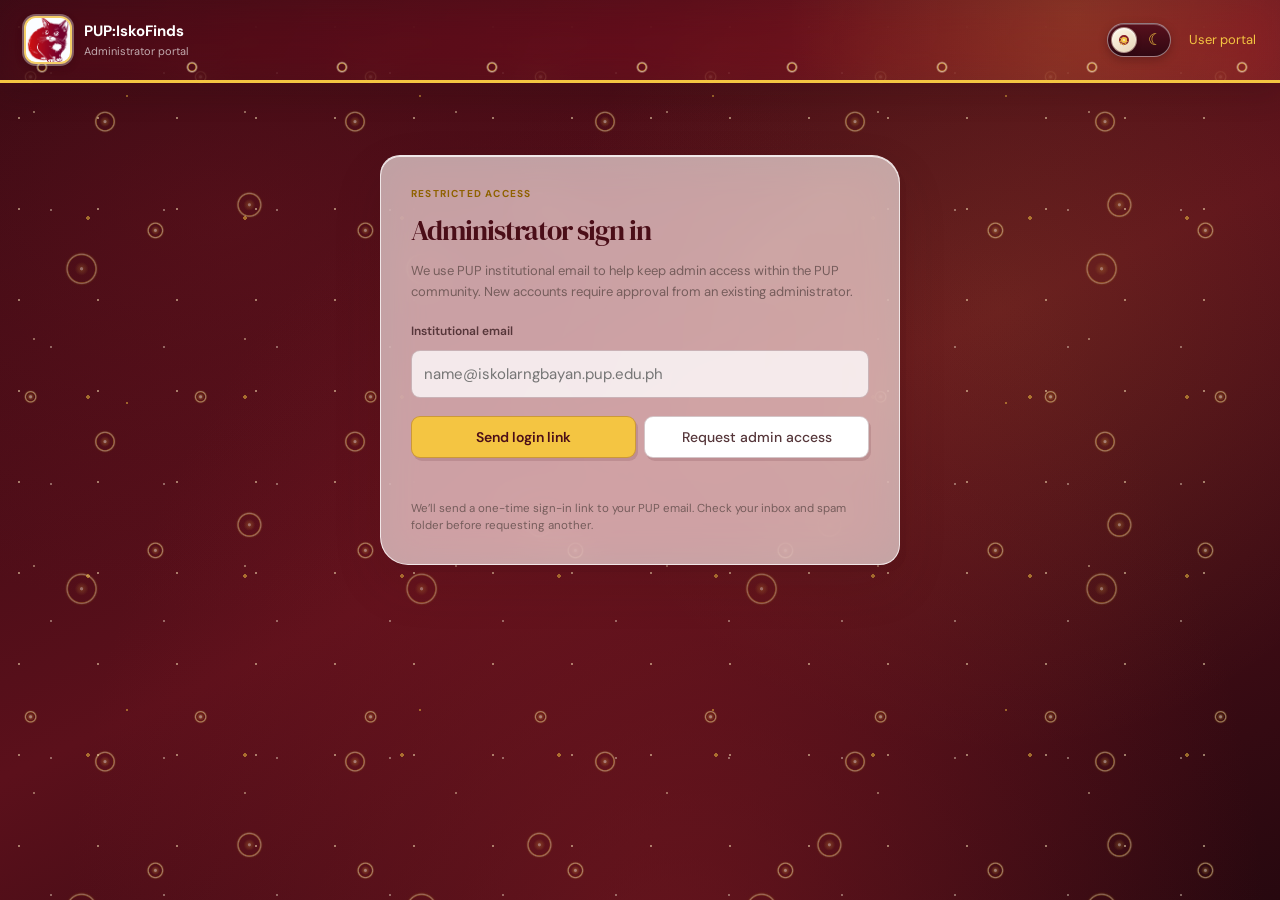
==== commit 981dacad: "Add IskoFinds cat logo and theme lock notice Co-authored-by: Copilot <223556219+Copilot@users.norepl" ====
--- a/admin.html
+++ b/admin.html
@@ -7,7 +7,7 @@
   <link rel="preconnect" href="https://fonts.googleapis.com" />
   <link rel="preconnect" href="https://fonts.gstatic.com" crossorigin />
   <link href="https://fonts.googleapis.com/css2?family=DM+Sans:ital,opsz,wght@0,9..40,100..1000;1,9..40,100..1000&family=DM+Serif+Display:ital@0;1&display=swap" rel="stylesheet" />
-  <link rel="icon" href="data:image/svg+xml,<svg xmlns=%22http://www.w3.org/2000/svg%22 viewBox=%220 0 100 100%22><text y=%22.9em%22 font-size=%2290%22>🎓</text></svg>" />
+  <link rel="icon" type="image/png" href="assets/brand/iskofinds-cat.png?v=2" />
   <link rel="stylesheet" href="css/styles.css" />
   <link rel="stylesheet" href="css/admin.css" />
 </head>
@@ -15,8 +15,7 @@
   <header class="admin-header">
     <a class="admin-brand" href="index.html" aria-label="PUP:IskoFinds user portal">
       <span class="admin-brand-seal" aria-hidden="true">
-        <img class="brand-emblem brand-emblem--light" src="assets/brand/iskofinds-jedi.webp" alt="" />
-        <img class="brand-emblem brand-emblem--dark" src="assets/brand/iskofinds-sith.webp" alt="" />
+        <img class="brand-emblem" src="assets/brand/iskofinds-cat.png" alt="" />
       </span>
       <span><strong>PUP:IskoFinds</strong><small>Administrator portal</small></span>
     </a>
@@ -76,8 +75,11 @@
           <button class="admin-nav-item active" type="button" data-admin-view="overview">Dashboard</button>
           <button class="admin-nav-item" type="button" data-admin-view="users">User management</button>
           <button class="admin-nav-item" type="button" data-admin-view="calendar">Calendar</button>
+          <p class="admin-nav-label">Content</p>
+          <button class="admin-nav-item" type="button" data-admin-view="comics">Comic chapters</button>
           <p class="admin-nav-label">Review queues</p>
           <button class="admin-nav-item" type="button" data-admin-view="access">Admin access <span id="nav-access-count">0</span></button>
+          <button class="admin-nav-item" type="button" data-admin-view="announcements">Announcements <span id="nav-announcement-count">0</span></button>
           <button class="admin-nav-item" type="button" data-admin-view="feedback">User feedback <span id="nav-feedback-count">0</span></button>
           <button class="admin-nav-item" type="button" data-admin-view="claims">Claim follow-ups <span id="nav-claim-count">0</span></button>
           <button class="admin-nav-item" type="button" data-admin-view="matches">Owner matches <span id="nav-match-count">0</span></button>
@@ -160,6 +162,56 @@
             <div id="admin-feedback-list" class="admin-list"></div>
           </section>
 
+          <section class="admin-view" data-admin-panel="announcements" aria-labelledby="announcement-admin-heading" hidden>
+            <div class="admin-view-heading"><div><p class="admin-eyebrow">Paid promotion</p><h2 id="announcement-admin-heading">Announcement requests</h2><p class="admin-view-intro">Review submitted text first. Users pay only after approval; publish only after verifying the receipt.</p></div><span id="admin-announcement-count" class="admin-count">0</span></div>
+            <form id="announcement-payment-settings-form" class="admin-section admin-announcement-settings">
+              <div>
+                <h3>Payment instructions</h3>
+                <p>These fixed details are shown to users after their announcement text is approved. Include the recipient name and account number, or a secure QR link.</p>
+              </div>
+              <label for="announcement-gcash-instructions">GCash details</label>
+              <textarea id="announcement-gcash-instructions" rows="2" maxlength="1000" placeholder="Recipient name and number, or QR link"></textarea>
+              <label for="announcement-maribank-instructions">MariBank details</label>
+              <textarea id="announcement-maribank-instructions" rows="2" maxlength="1000" placeholder="Recipient name and account details, or QR link"></textarea>
+              <div class="admin-announcement-settings-actions"><p id="announcement-payment-settings-status" class="admin-status" role="status" aria-live="polite"></p><button class="btn btn-primary" type="submit">Save payment details</button></div>
+            </form>
+            <p id="admin-announcement-status" class="admin-status" role="status" aria-live="polite"></p>
+            <div id="admin-announcement-list" class="admin-list"></div>
+          </section>
+
+          <section class="admin-view" data-admin-panel="comics" aria-labelledby="comic-editor-heading" hidden>
+            <div class="admin-view-heading">
+              <div>
+                <p class="admin-eyebrow">My Journey rewards</p>
+                <h2 id="comic-editor-heading">Comic chapter editor</h2>
+                <p class="admin-view-intro">Create separate Light Side and Dark Side storylines, edit chapter details and local artwork paths, or archive chapters while preserving users' progress.</p>
+              </div>
+              <span id="admin-comic-count" class="admin-count">0</span>
+            </div>
+            <section class="admin-section admin-comic-create" aria-labelledby="comic-create-heading">
+              <div>
+                <h3 id="comic-create-heading">Create a chapter</h3>
+                <p>Each side has its own chapter sequence. Chapters unlock in number order after confirmed handoffs.</p>
+              </div>
+              <form id="comic-chapter-create-form" class="admin-comic-form">
+                <label>Storyline
+                  <select name="story-side" required>
+                    <option value="light">Light Side</option>
+                    <option value="dark">Dark Side</option>
+                  </select>
+                </label>
+                <label>Chapter title<input name="title" type="text" maxlength="120" required /></label>
+                <label>Story description <span class="admin-optional">(optional)</span><textarea name="description" rows="2" maxlength="1000"></textarea></label>
+                <label>Cover image path <span class="admin-optional">(optional)</span><input name="cover-path" type="text" placeholder="assets/comics/chapter-01/cover.webp" /></label>
+                <label>Page image paths <span class="admin-optional">(one local path per line, in reading order)</span><textarea name="page-paths" rows="4" placeholder="assets/comics/chapter-01/page-01.webp&#10;assets/comics/chapter-01/page-02.webp"></textarea></label>
+                <p class="admin-comic-file-hint">Add the artwork files to the repository under <code>assets/comics/</code>. Supported in-browser image formats include JPEG, PNG, WebP, GIF, and AVIF. Local file paths are committed and deployed with the app; the editor does not upload image files.</p>
+                <div class="admin-comic-form-actions"><p id="comic-chapter-create-status" class="admin-status" role="status" aria-live="polite"></p><button class="btn btn-primary" type="submit">Create chapter</button></div>
+              </form>
+            </section>
+            <p id="admin-comic-status" class="admin-status" role="status" aria-live="polite"></p>
+            <div id="admin-comic-chapter-list" class="admin-comic-chapter-list"></div>
+          </section>
+
           <section class="admin-view" data-admin-panel="claims" aria-labelledby="claim-heading" hidden>
             <div class="admin-view-heading"><div><p class="admin-eyebrow">Review queue</p><h2 id="claim-heading">Claim follow-ups</h2><p class="admin-view-intro">Messages from people following up on a claim.</p></div><span id="admin-claim-count" class="admin-count">0</span></div>
             <div id="admin-claim-list" class="admin-list"></div>
--- a/css/styles.css
+++ b/css/styles.css
@@ -45,11 +45,15 @@
   border-radius:24px; box-shadow:0 28px 76px rgba(20,5,5,.34);
   padding:32px 30px 26px; border:1px solid rgba(255,255,255,.55);
 }
-.auth-brand{display:flex;align-items:center;gap:14px;margin-bottom:18px}
-.brand-seal--auth{
-  width:64px; height:64px; font-size:22px; margin:0; flex:none;
-  background:linear-gradient(160deg,var(--gold-lt),#f7d66b); color:var(--maroon-dk);
-  box-shadow:0 5px 14px rgba(139,26,26,.12);
+.auth-brand{display:flex;flex-direction:column;align-items:center;gap:8px;margin-bottom:18px}
+.auth-brand-logo{
+  display:block;width:128px;height:128px;object-fit:contain;
+  border:1px solid rgba(75,14,24,.16);border-radius:14px;background:#fff;
+  box-shadow:0 4px 14px rgba(75,14,24,.12);
+}
+.visually-hidden{
+  position:absolute;width:1px;height:1px;padding:0;margin:-1px;overflow:hidden;
+  clip:rect(0,0,0,0);white-space:nowrap;border:0;
 }
 .auth-title{font-family:'DM Serif Display',Georgia,serif;font-size:30px;color:var(--maroon-dk);line-height:1}
 .auth-subtitle{font-size:12px; letter-spacing:.08em; text-transform:uppercase; color:var(--ink-3); margin-top:4px}
@@ -63,7 +67,6 @@
 .auth-tab:hover{background:rgba(139,26,26,.07)}
 .auth-tab.active{background:var(--maroon); color:#fff; border-color:var(--maroon);box-shadow:0 2px 7px rgba(92,16,16,.18)}
 .auth-tab:focus-visible,.auth-admin-link:focus-visible{outline:3px solid var(--gold);outline-offset:3px}
-.auth-form{display:flex;flex-direction:column;gap:14px}
 .auth-field{display:flex;flex-direction:column;gap:6px}
 .auth-field label{font-size:12px;font-weight:600;color:var(--ink-2)}
 .auth-field input{
@@ -71,6 +74,16 @@
   font-size:14px; background:#fff; color:var(--ink);
 }
 .auth-field input:focus{outline:none;border-color:var(--maroon);box-shadow:0 0 0 3px rgba(139,26,26,.08)}
+.auth-story-choice{margin:16px 0 0;padding:0;border:0;min-width:0}
+.auth-story-choice legend{font-size:12px;font-weight:700;color:var(--ink-2)}
+.auth-story-choice>p{margin:5px 0 10px;font-size:11.5px;line-height:1.45;color:var(--ink-3)}
+.auth-story-options{display:grid;grid-template-columns:1fr 1fr;gap:9px}
+.auth-story-option{display:flex;align-items:flex-start;gap:9px;padding:11px;border:1.5px solid rgba(75,14,24,.2);border-radius:10px;background:rgba(255,255,255,.62);cursor:pointer}
+.auth-story-option:has(input:checked){border-color:var(--maroon);background:rgba(139,26,26,.08);box-shadow:0 0 0 2px rgba(139,26,26,.08)}
+.auth-story-option input{margin:3px 0 0;accent-color:var(--maroon)}
+.auth-story-option span{display:grid;gap:3px}
+.auth-story-option strong{font-size:12px;color:var(--maroon-dk)}
+.auth-story-option small{font-size:10.5px;line-height:1.4;color:var(--ink-3)}
 .auth-submit{width:100%;justify-content:center;padding:13px 16px;margin-top:16px;min-height:48px}
 .auth-submit:disabled,.admin-auth-actions .btn:disabled{opacity:.68;cursor:not-allowed;box-shadow:none}
 .auth-status{min-height:20px;margin-top:12px;text-align:center;color:var(--green);font-size:12.5px;line-height:1.45}
@@ -84,6 +97,10 @@
   .auth-gate{padding:14px}
   .auth-gate-panel{padding:26px 20px 22px;border-radius:20px}
   .auth-title{font-size:27px}
+}
+@media(max-height:740px){
+  .auth-gate{align-items:flex-start;overflow-y:auto}
+  .auth-gate-panel{margin:auto 0}
 }
 
 /* ── LAYOUT SHELL ── */
@@ -244,8 +261,6 @@
 .btn-ghost:hover{border-color:var(--maroon);color:var(--maroon)}
 .btn-ghost-on-maroon{background:transparent;color:#fff;border:1.5px solid rgba(255,255,255,.45)}
 .btn-ghost-on-maroon:hover{background:rgba(255,255,255,.1);border-color:#fff;color:#fff}
-.btn-maroon{background:var(--maroon);color:#fff}
-.btn-maroon:hover{background:var(--maroon-dk)}
 .btn-danger{background:var(--red-bg);color:var(--red);border:1.5px solid #FECACA}
 .btn-danger:hover{background:#FEE2E2}
 .btn-sm{padding:7px 14px;font-size:13px}
@@ -670,11 +685,6 @@
   backdrop-filter:blur(24px) saturate(145%);
   box-shadow:inset 0 1px 0 rgba(255,255,255,.8),0 0 0 1px rgba(255,255,255,.12),7px 8px 0 rgba(31,7,12,.2),0 28px 76px rgba(20,5,5,.3);
 }
-.brand-seal--auth{
-  border:2px solid var(--maroon-dk);
-  box-shadow:3px 4px 0 rgba(75,14,24,.22);
-  transform:rotate(-5deg);
-}
 .auth-title{letter-spacing:-.045em}
 .auth-subtitle{font-weight:700;color:var(--maroon)}
 .auth-tabs{border:1.5px solid rgba(75,14,24,.25);background:rgba(255,255,255,.55);backdrop-filter:blur(8px)}
@@ -710,18 +720,14 @@
   display:inline-flex;
   align-items:center;
   justify-content:center;
-  padding:2px;
+  padding:0;
   overflow:hidden;
   border:2px solid #f4ce68;
-  border-radius:50%;
-  background:#4b0e18;
+  border-radius:12px;
+  background:#fff;
   box-shadow:0 0 0 2px rgba(255,255,255,.35),0 3px 8px rgba(31,7,12,.3);
 }
-.brand-seal.brand-seal--auth{width:64px;height:64px}
-.brand-emblem{display:block;width:100%;height:100%;object-fit:cover}
-.brand-emblem--light{display:none}
-body[data-theme="light"] .brand-emblem--light{display:block}
-body[data-theme="light"] .brand-emblem--dark{display:none}
+.brand-emblem{display:block;width:100%;height:100%;object-fit:cover;border-radius:10px}
 body[data-theme="light"] .brand-seal,
 body[data-theme="light"] .topbar-seal,
 body[data-theme="light"] .admin-brand-seal{
@@ -787,11 +793,11 @@
 }
 .card-foot{background:rgba(255,255,255,.38)}
 .btn{border-radius:9px}
-.btn-primary,.btn-maroon,.btn-danger,.btn-ghost{
+.btn-primary,.btn-danger,.btn-ghost{
   border:1.5px solid rgba(75,14,24,.26);
   box-shadow:2px 3px 0 rgba(75,14,24,.14);
 }
-.btn-primary:hover,.btn-maroon:hover,.btn-danger:hover,.btn-ghost:hover{transform:translateY(-1px);box-shadow:3px 4px 0 rgba(75,14,24,.18)}
+.btn-primary:hover,.btn-danger:hover,.btn-ghost:hover{transform:translateY(-1px);box-shadow:3px 4px 0 rgba(75,14,24,.18)}
 .btn:active{transform:translateY(1px);box-shadow:none}
 .toolbar{border-radius:12px 18px}
 .search-box input,.select-sm,.field input,.field select,.field textarea{
@@ -971,6 +977,7 @@
 }
 .theme-toggle--sidebar{display:inline-flex;position:relative;top:auto;right:auto;align-self:flex-start}
 .theme-toggle--topbar{display:none;position:relative;top:auto;right:auto;flex:none}
+.theme-toggle[aria-disabled="true"]{cursor:pointer;opacity:.76;filter:saturate(.72)}
 .theme-toggle:focus-visible{outline:3px solid var(--gold-lt);outline-offset:3px}
 .theme-toggle-sun,.theme-toggle-moon{position:relative;z-index:1;font-size:16px;line-height:1}
 .theme-toggle-orb{
@@ -1223,6 +1230,9 @@
 .journey-badge p,.journey-chapter-info p{font-size:12px;line-height:1.5;color:rgba(255,246,226,.68)}
 .journey-badge-state{display:inline-block;margin-top:8px;font-size:10px;font-weight:700;letter-spacing:.04em;color:#f3c95b}
 .journey-chapters{display:grid;grid-template-columns:repeat(auto-fill,minmax(min(100%,250px),1fr));gap:14px}
+.journey-storyline-heading{grid-column:1/-1;margin:8px 0 0;font-family:'DM Serif Display',Georgia,serif;font-size:19px;font-weight:400;color:#fff6e3}
+.journey-storyline-heading:first-child{margin-top:0}
+.journey-storyline-note{grid-column:1/-1;font-size:12px;line-height:1.5;color:rgba(255,246,226,.68)}
 .journey-chapter{overflow:hidden;border:1px solid rgba(255,255,255,.13);border-radius:15px;background:rgba(255,255,255,.045)}
 .journey-chapter.is-locked{opacity:.68}
 .journey-chapter-art{position:relative;display:flex;align-items:center;justify-content:center;min-height:136px;aspect-ratio:16/9;background:radial-gradient(circle at 50% 0,rgba(244,197,66,.13),transparent 70%),rgba(19,8,12,.38);overflow:hidden}
@@ -1264,6 +1274,7 @@
 body[data-theme="light"] .journey-empty{color:var(--ink-2)}
 body[data-theme="light"] .journey-progress-heading h2,
 body[data-theme="light"] .journey-section-heading h2,
+body[data-theme="light"] .journey-storyline-heading,
 body[data-theme="light"] .journey-badge h3,
 body[data-theme="light"] .journey-chapter h3,
 body[data-theme="light"] .journey-transaction-title{color:var(--ink)}
@@ -1276,6 +1287,7 @@
 body[data-theme="light"] .journey-badge.is-earned{background:linear-gradient(135deg,rgba(244,197,66,.17),rgba(255,255,255,.72))}
 body[data-theme="light"] .journey-chapter-art{background:radial-gradient(circle at 50% 0,rgba(244,197,66,.2),transparent 70%),#f2e7d6}
 body[data-theme="light"] .journey-chapter-placeholder{color:var(--ink-2)}
+body[data-theme="light"] .journey-storyline-note{color:var(--ink-2)}
 body[data-theme="light"] .journey-status-completed{color:#176e3a}
 body[data-theme="light"] .journey-status-cancelled{color:var(--ink-2)}
 body[data-theme="light"] .journey-inline-status{color:var(--ink-2)}
@@ -1287,4 +1299,151 @@
   .journey-panel{padding:15px}
   .journey-transaction{align-items:flex-start;flex-direction:column}
   .journey-transaction .btn{align-self:flex-start}
+}
+
+.announcement-page{display:grid;gap:18px}
+.announcement-promotion-panel,.announcement-requests-panel{
+  min-width:0;padding:22px;border:1.5px solid rgba(255,255,255,.28);border-radius:var(--r-lg);
+  background:rgba(39,12,18,.62);color:#fff;box-shadow:var(--shadow-card);
+  -webkit-backdrop-filter:blur(16px);backdrop-filter:blur(16px)
+}
+.announcement-promotion-panel h2,.announcement-requests-panel h2{color:#fff;font-family:'DM Serif Display',Georgia,serif;font-size:22px;font-weight:400}
+.announcement-promotion-panel>div>p:last-child,.announcement-requests-panel .journey-section-heading p{margin-top:5px;color:rgba(255,255,255,.72);font-size:13px}
+.announcement-promotion-rate{display:inline-block;margin-bottom:8px;padding:4px 9px;border:1px solid rgba(244,197,66,.58);border-radius:99px;color:#ffe5a0;font-size:11px;font-weight:700}
+.announcement-request-form{display:grid;gap:12px;margin-top:16px}
+.announcement-request-form .field label,.announcement-payment-form label{display:grid;gap:5px;color:rgba(255,255,255,.88);font-size:12px;font-weight:700}
+.announcement-request-form input,.announcement-request-form textarea,.announcement-request-form select,.announcement-payment-form input,.announcement-payment-form select{
+  width:100%;padding:10px 12px;border:1px solid rgba(255,255,255,.24);border-radius:var(--r-sm);
+  background:rgba(25,8,12,.5);color:#fff;font:inherit
+}
+.announcement-request-form textarea{resize:vertical}
+.announcement-request-form input:focus,.announcement-request-form textarea:focus,.announcement-request-form select:focus,.announcement-payment-form input:focus,.announcement-payment-form select:focus{outline:2px solid var(--gold-lt)}
+.announcement-request-form .form-actions{display:flex;align-items:center;justify-content:space-between;gap:12px}
+.announcement-request-status{color:#ffe5a0;font-size:12px}
+.my-announcement-requests{display:grid;gap:12px;margin-top:14px}
+.announcement-request-card{padding:16px;border:1px solid rgba(255,255,255,.22);border-radius:var(--r);background:rgba(16,7,10,.28);color:#fff}
+.announcement-request-card h3{margin:12px 0 5px;color:#fff;font-size:16px}
+.announcement-request-copy,.announcement-request-card>p{color:rgba(255,255,255,.78);font-size:13px;white-space:pre-wrap}
+.announcement-request-card-head{display:flex;align-items:center;justify-content:space-between;gap:12px}
+.announcement-request-card-head time{color:rgba(255,255,255,.58);font-size:10px}
+.announcement-request-status{display:inline-flex;padding:4px 8px;border:1px solid rgba(244,197,66,.4);border-radius:99px;color:#ffe5a0;font-size:10px;font-weight:700}
+.announcement-request-status--published{border-color:rgba(120,220,153,.48);color:#a6f0ba}
+.announcement-request-status--rejected{border-color:rgba(255,151,151,.48);color:#ffb7b7}
+.announcement-request-price{margin-top:8px;color:#ffe5a0;font-size:12px;font-weight:700}
+.announcement-admin-note{margin-top:9px;padding:8px 10px;border-left:3px solid var(--gold-lt);background:rgba(255,255,255,.07);font-size:12px}
+.announcement-payment-details{margin-top:12px;padding:12px;border-radius:var(--r-sm);background:rgba(255,255,255,.08)}
+.announcement-payment-details>strong{color:#ffe5a0;font-size:12px}
+.announcement-payment-details p{margin-top:6px;color:rgba(255,255,255,.83);font-size:12px;overflow-wrap:anywhere}
+.announcement-payment-link{color:#ffe5a0;font-weight:700;text-decoration:underline;text-underline-offset:2px}
+.announcement-copy+.announcement-copy{padding-top:10px;border-top:1px solid rgba(75,14,24,.18)}
+.announcement-payment-form{display:grid;grid-template-columns:repeat(2,minmax(0,1fr));align-items:end;gap:10px;margin-top:12px}
+.announcement-payment-form .btn{grid-column:1/-1;justify-self:start}
+.announcement-request-empty{padding:14px;color:rgba(255,255,255,.7);font-size:13px}
+.announcement-strip .announcement-copy strong{display:block}
+body[data-theme="light"] .announcement-promotion-panel,
+body[data-theme="light"] .announcement-requests-panel{
+  border-color:rgba(75,14,24,.15);background:rgba(255,251,244,.86);color:var(--ink)
+}
+body[data-theme="light"] .announcement-promotion-panel h2,
+body[data-theme="light"] .announcement-requests-panel h2,
+body[data-theme="light"] .announcement-request-card h3{color:var(--maroon-dk)}
+body[data-theme="light"] .announcement-promotion-panel>div>p:last-child,
+body[data-theme="light"] .announcement-requests-panel .journey-section-heading p{color:var(--ink-2)}
+body[data-theme="light"] .announcement-request-form .field label,
+body[data-theme="light"] .announcement-payment-form label{color:var(--ink-2)}
+body[data-theme="light"] .announcement-request-form input,
+body[data-theme="light"] .announcement-request-form textarea,
+body[data-theme="light"] .announcement-request-form select,
+body[data-theme="light"] .announcement-payment-form input,
+body[data-theme="light"] .announcement-payment-form select{
+  border-color:rgba(75,14,24,.2);background:rgba(255,255,255,.8);color:var(--ink)
+}
+body[data-theme="light"] .announcement-request-status{color:var(--maroon-dk)}
+body[data-theme="light"] .announcement-request-card{
+  border-color:rgba(75,14,24,.15);background:rgba(255,255,255,.72);color:var(--ink)
+}
+body[data-theme="light"] .announcement-request-copy,
+body[data-theme="light"] .announcement-request-card>p{color:var(--ink-2)}
+body[data-theme="light"] .announcement-request-card-head time{color:var(--ink-3)}
+body[data-theme="light"] .announcement-request-status--published{color:#176e3a}
+body[data-theme="light"] .announcement-request-status--rejected{color:#a82222}
+body[data-theme="light"] .announcement-request-price,
+body[data-theme="light"] .announcement-payment-details>strong{color:var(--maroon)}
+body[data-theme="light"] .announcement-payment-details{background:rgba(75,14,24,.06)}
+body[data-theme="light"] .announcement-payment-details p{color:var(--ink-2)}
+body[data-theme="light"] .announcement-payment-link{color:var(--maroon)}
+body[data-theme="light"] .announcement-request-empty{color:var(--ink-3)}
+@media(max-width:768px){
+  .announcement-promotion-panel,.announcement-requests-panel{padding:16px}
+  .announcement-payment-form{grid-template-columns:1fr}
+  .announcement-payment-form .btn{grid-column:auto}
+}
+
+/* ── Usability and responsive polish ── */
+:root{
+  --shadow-card:0 8px 24px rgba(32,8,12,.12);
+  --shadow-float:0 20px 56px rgba(32,8,12,.24);
+}
+body[data-theme="light"]{
+  --shadow-card:0 8px 24px rgba(55,19,18,.08);
+  --shadow-float:0 20px 56px rgba(32,8,12,.2);
+}
+.page-header{padding:clamp(26px,4vw,42px) clamp(20px,4vw,40px)}
+.page-header h1{font-size:clamp(26px,3.2vw,36px);line-height:1.15}
+.page-header p{max-width:62ch;color:rgba(255,255,255,.82);line-height:1.65}
+.stat-pill-lbl{color:rgba(255,255,255,.78)}
+.page-body{width:100%;max-width:1520px;margin-inline:auto;padding:clamp(16px,2.5vw,30px)}
+.home-grid,.home-two-col{gap:16px}
+.home-tile,.home-tile:nth-child(even){
+  min-height:190px;
+  padding:22px;
+  border-radius:16px;
+  box-shadow:var(--shadow-card);
+}
+.home-tile:hover{transform:translateY(-2px)}
+.item-card{
+  border-radius:16px;
+  box-shadow:var(--shadow-card);
+}
+.item-card:hover{transform:translateY(-2px);box-shadow:0 12px 28px rgba(32,8,12,.16)}
+.toolbar{gap:12px;padding:14px}
+.search-box input,.select-sm,.field input,.field select,.field textarea{min-height:42px}
+.btn{min-height:42px}
+.btn-sm{min-height:38px}
+.chip{min-height:38px;display:inline-flex;align-items:center}
+.recent-item{min-height:60px}
+.recent-item:hover{transform:translateY(-1px);border-color:rgba(134,27,36,.3)}
+.journey-panel,.journey-rank-card,.journey-progress-card,
+.announcement-promotion-panel,.announcement-requests-panel{
+  box-shadow:var(--shadow-card);
+  backdrop-filter:blur(12px) saturate(120%);
+}
+.toast.success,.toast.ok{background:#176e3a;color:#fff}
+.toast.error,.toast.err{background:#a82222;color:#fff}
+:where(button,a,input,select,textarea,[tabindex]):focus-visible{
+  outline:3px solid var(--gold-lt);
+  outline-offset:3px;
+  box-shadow:0 0 0 5px rgba(75,14,24,.22);
+}
+body[data-theme="light"] :where(button,a,input,select,textarea,[tabindex]):focus-visible{
+  outline-color:var(--maroon);
+  box-shadow:0 0 0 5px rgba(134,27,36,.16);
+}
+body[data-theme="light"] .page-header p{color:#56363a}
+body[data-theme="light"] .stat-pill{background:rgba(75,14,24,.06);border-color:rgba(75,14,24,.16)}
+body[data-theme="light"] .stat-pill-val{color:var(--maroon-dk)}
+body[data-theme="light"] .stat-pill-lbl{color:var(--ink-2)}
+@media(max-width:768px){
+  .page-header{padding:24px 18px 26px}
+  .page-body{padding:16px 14px}
+  .topbar{min-height:62px;padding:10px 14px}
+  .home-tile,.home-tile:nth-child(even){min-height:170px;padding:17px}
+  .mobile-nav{padding-bottom:max(env(safe-area-inset-bottom,0px),6px)}
+  .mob-btn{min-height:58px;padding:8px 4px;font-size:10.5px}
+  .main{padding-bottom:calc(76px + env(safe-area-inset-bottom,0px))}
+  .overlay{overscroll-behavior:contain}
+}
+@media(max-width:400px){
+  .home-grid{grid-template-columns:1fr}
+  .home-tile,.home-tile:nth-child(even){min-height:150px}
 }
--- a/css/admin.css
+++ b/css/admin.css
@@ -146,7 +146,6 @@
 .admin-request-meta{display:flex;align-items:center;gap:9px;flex-wrap:wrap}
 .admin-record-main .admin-request-ref{padding:2px 6px;border:1px solid var(--border-lt);border-radius:3px;background:#f5f2ee;color:var(--maroon-dk);font-size:10px;font-variant-numeric:tabular-nums;font-weight:700;user-select:all}
 .admin-record-main p{margin:5px 0;color:var(--ink-2);white-space:pre-wrap}
-.admin-evidence{display:block;width:min(100%,360px);max-height:240px;object-fit:contain;background:var(--surface);border-radius:var(--r-sm);margin-top:8px}
 .admin-empty{padding:14px;color:var(--ink-3);font-size:13px}
 @media(max-width:640px){
   .admin-header{padding:12px 16px}
@@ -170,7 +169,6 @@
   .admin-section{padding:15px}
   .admin-calendar-day,.admin-calendar-blank{min-height:36px}
   .admin-calendar-weekdays,.admin-calendar-grid{gap:3px}
-  .admin-details-fields{grid-template-columns:minmax(0,1fr)}
   .admin-details-header,.admin-details-content{padding-left:15px;padding-right:15px}
 }
 
@@ -323,4 +321,60 @@
 body[data-theme="light"] .admin-calendar-day{background:rgba(255,253,248,.82)}
 body[data-theme="light"] .admin-calendar-day.selected{background:#f8e9e3}
 body[data-theme="light"] .admin-chart-track{background:rgba(75,14,24,.1)}
-body[data-theme="light"] .admin-details-dialog{background:rgba(255,252,246,.96)}+body[data-theme="light"] .admin-details-dialog{background:rgba(255,252,246,.96)}
+.admin-announcement-settings{display:grid;gap:8px;max-width:860px}
+.admin-announcement-settings h3{color:var(--maroon-dk);font-size:15px}
+.admin-announcement-settings>div:first-child p{margin-top:4px;color:var(--ink-3);font-size:11.5px}
+.admin-announcement-settings label,.admin-announcement-review-fields label,.admin-announcement-record>label{
+  display:grid;gap:5px;color:var(--ink-2);font-size:11.5px;font-weight:700
+}
+.admin-announcement-settings textarea,.admin-announcement-review-fields input,
+.admin-announcement-review-fields textarea,.admin-announcement-review-fields select,
+.admin-announcement-record>label textarea{
+  width:100%;padding:9px 10px;border:1px solid var(--border);border-radius:var(--r-sm);
+  background:#fff;color:var(--ink);font:inherit;font-weight:400
+}
+.admin-announcement-settings textarea,.admin-announcement-review-fields textarea,
+.admin-announcement-record>label textarea{resize:vertical}
+.admin-announcement-settings-actions{display:flex;align-items:center;justify-content:space-between;gap:12px}
+.admin-announcement-settings-actions .admin-status{margin:0}
+.admin-announcement-record{gap:12px}
+.admin-announcement-record h3{margin-top:10px;color:var(--maroon-dk);font-size:15px}
+.admin-announcement-record p{margin-top:6px;color:var(--ink-3);font-size:12px;white-space:pre-wrap}
+.admin-announcement-record .admin-announcement-submitted-copy{padding:10px;border-radius:var(--r-sm);background:rgba(75,14,24,.05)}
+.admin-announcement-review-fields{display:grid;gap:10px}
+.admin-announcement-proof{display:inline-block;margin-top:10px;color:var(--admin-green);font-size:12px;font-weight:700}
+.admin-announcement-record .btn:disabled{cursor:not-allowed;opacity:.55}
+.admin-comic-create{display:grid;gap:12px}
+.admin-comic-create h3{color:var(--maroon-dk);font-size:15px}
+.admin-comic-create>div>p{margin-top:4px;color:var(--ink-3);font-size:11.5px}
+.admin-comic-form{display:grid;gap:10px}
+.admin-comic-form>label{display:grid;gap:5px;color:var(--ink-2);font-size:11.5px;font-weight:700}
+.admin-comic-form input:not([type="file"]),.admin-comic-form textarea{
+  width:100%;padding:9px 10px;border:1px solid var(--border);border-radius:var(--r-sm);
+  background:#fff;color:var(--ink);font:inherit;font-weight:400
+}
+.admin-comic-form textarea{resize:vertical}
+.admin-optional{color:var(--ink-3);font-size:10px;font-weight:400}
+.admin-comic-file-hint{color:var(--ink-3);font-size:10.5px}
+.admin-comic-form-actions{display:flex;align-items:center;justify-content:space-between;gap:12px}
+.admin-comic-form-actions .admin-status{margin:0}
+.admin-comic-chapter-list{display:grid;gap:14px;margin-top:14px}
+.admin-comic-chapter{display:grid;gap:14px;margin:0}
+.admin-comic-chapter.is-archived{opacity:.8;border-style:dashed}
+.admin-comic-chapter-header{display:flex;align-items:flex-start;justify-content:space-between;gap:12px}
+.admin-comic-chapter-number{color:var(--maroon-dk);font-size:14px;font-weight:700}
+.admin-comic-chapter-state{display:inline-flex;margin-left:8px;padding:3px 8px;border-radius:99px;background:rgba(61,117,106,.12);color:var(--admin-green);font-size:9px;font-weight:700;text-transform:uppercase}
+.admin-comic-chapter.is-archived .admin-comic-chapter-state{background:rgba(75,14,24,.1);color:var(--ink-3)}
+.admin-comic-preview{display:flex;align-items:center;gap:6px;flex-wrap:wrap}
+.admin-comic-preview a,.admin-comic-no-cover,.admin-comic-more-pages{display:grid;place-items:center;width:48px;height:48px;overflow:hidden;border:1px solid var(--border-lt);border-radius:6px;background:#f2e8dc}
+.admin-comic-preview img{width:100%;height:100%;object-fit:cover}
+.admin-comic-no-cover,.admin-comic-more-pages{color:var(--ink-3);font-size:8px;text-align:center}
+.admin-comic-form-actions .admin-record-actions{justify-content:flex-end}
+@media(max-width:620px){
+  .admin-announcement-settings-actions{align-items:flex-start;flex-direction:column}
+  .admin-comic-chapter-header{align-items:flex-start;flex-direction:column}
+  .admin-comic-form-actions{align-items:flex-start;flex-direction:column}
+  .admin-comic-form-actions .admin-record-actions{width:100%}
+  .admin-comic-form-actions .admin-record-actions .btn{flex:1;justify-content:center}
+}
